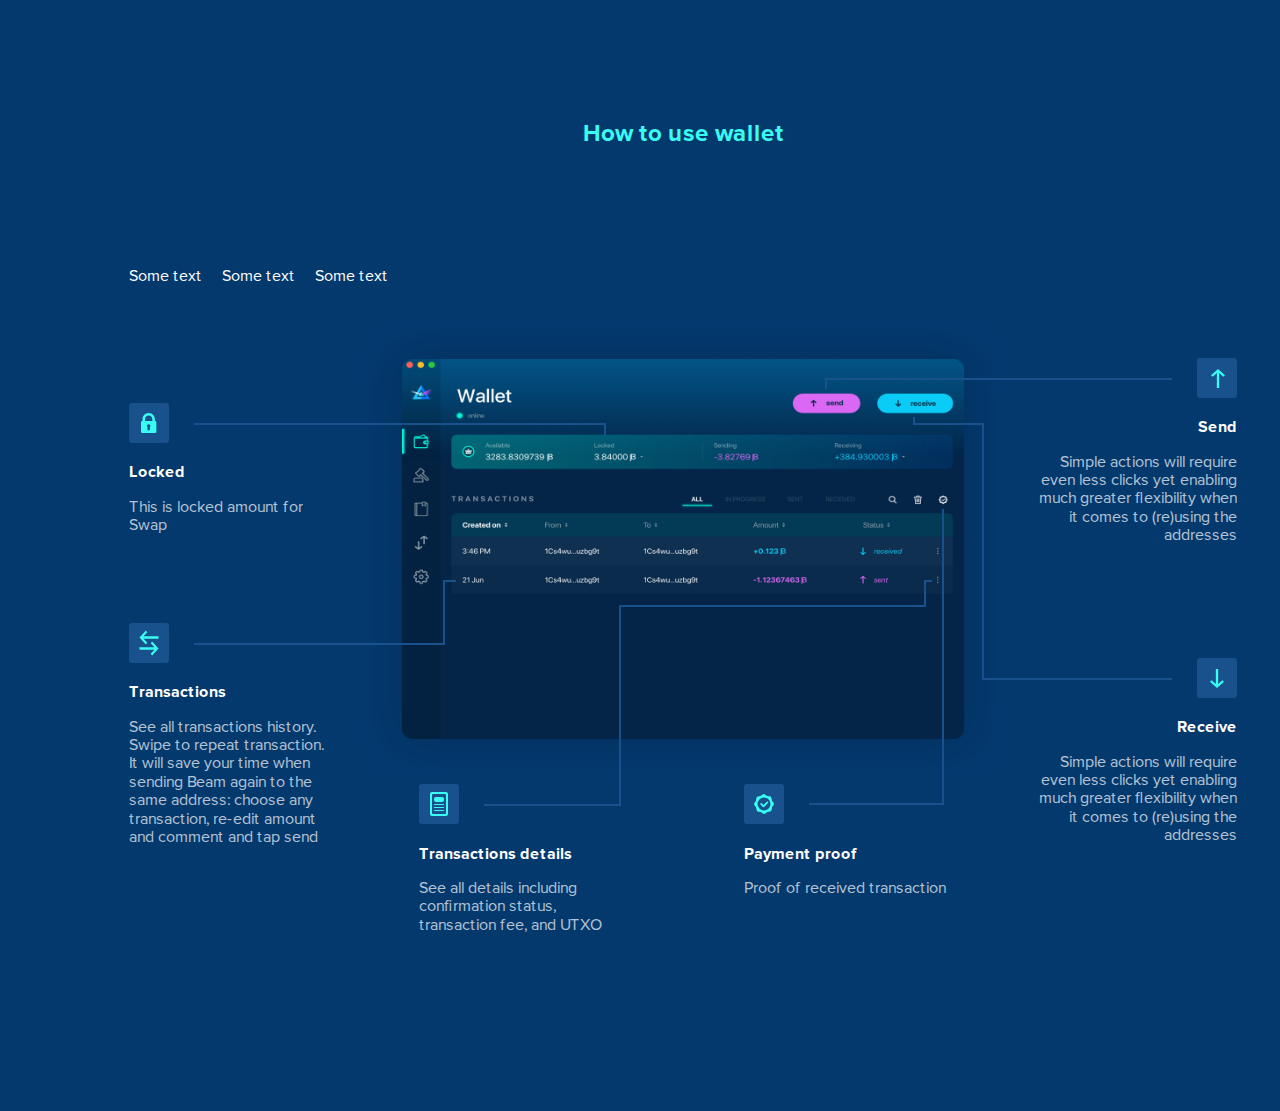
==== index.html @ 018af4fe "commit" ====
<!DOCTYPE html>
<html lang="en">
  <head>
    <meta charset="UTF-8" />
    <meta name="viewport" content="width=device-width, initial-scale=1.0" />
    <meta http-equiv="X-UA-Compatible" content="ie=edge" />
    <title>Wallet</title>
      <link rel="stylesheet" href="./fonts/ProximaNova/fonts.css">
    <link rel="stylesheet" href="./stylesheet/normalize.css" />
    <link rel="stylesheet" href="./stylesheet/main.css" />

  </head>
  <body>
    <div class="wrapper">
      <header class="header">
        <h2 class="header__title">How to use wallet</h2>
      </header>

      <nav class="navigation">
        <span class="navigation__item">Some text</span>
        <span class="navigation__item">Some text</span>
        <span class="navigation__item">Some text</span>
      </nav>

      <div class="content">
        <div class="left__bar">
          <div class="note locked">
            <svg
              xmlns="http://www.w3.org/2000/svg"
              width="40"
              height="40"
              viewBox="0 0 40 40"
            >
              <g fill="none" fill-rule="evenodd">
                <rect width="40" height="40" fill="#18518B" rx="3" />
                <path
                  fill="#39FDF2"
                  fill-rule="nonzero"
                  d="M26.274 18.072h-.39V16.25c0-3.371-2.675-6.188-6.02-6.248a13.54 13.54 0 0 0-.365 0c-3.344.06-6.02 2.877-6.02 6.248v1.823h-.39c-.6 0-1.089.62-1.089 1.385V28.6c0 .764.49 1.389 1.09 1.389h13.184c.6 0 1.09-.625 1.09-1.39v-9.142c0-.765-.49-1.385-1.09-1.385zm-5.357 5.947v2.763a.59.59 0 0 1-.581.584h-1.308a.59.59 0 0 1-.581-.584v-2.763a1.644 1.644 0 0 1-.486-1.183c0-.876.677-1.629 1.538-1.663.092-.004.274-.004.366 0 .86.034 1.538.787 1.538 1.663 0 .463-.179.88-.486 1.183zm2.4-5.947h-7.27V16.25c0-2.008 1.632-3.669 3.635-3.669s3.635 1.661 3.635 3.67v1.822z"
                />
              </g>
            </svg>
            <p class="note__title">Locked</p>
            <p class="note__description">This is locked amount for Swap</p>
          </div>
          <div class="note transactions">
            <span></span>
            <svg
              xmlns="http://www.w3.org/2000/svg"
              width="40"
              height="40"
              viewBox="0 0 40 40"
            >
              <g fill="none" fill-rule="evenodd">
                <rect width="40" height="40" fill="#18518B" rx="3" />
                <path
                  fill="#39FDF2"
                  d="M10.5 24.333h14.958l-3.78-4.188 1.49-1.645 6.332 7-6.333 7-1.49-1.645 3.78-4.188H10.5z"
                />
                <path
                  fill="#39FDF2"
                  d="M29.5 15.667H14.542l3.78 4.188-1.49 1.645-6.332-7 6.333-7 1.49 1.645-3.78 4.188H29.5z"
                />
              </g>
            </svg>
            <p class="note__title">Transactions</p>
            <p class="note__description">
              See all transactions history. Swipe to repeat transaction. It will
              save your time when sending Beam again to the same address: choose
              any transaction, re-edit amount and comment and tap send
            </p>
          </div>
        </div>
        <div class="center">
          <img
            class="center__img"
            src="./assets/images/image.png"
          
          />

          <div class="center__notes">
            <div class="note trans_details">
              <span>
                <span></span>
              </span>

              <svg
                xmlns="http://www.w3.org/2000/svg"
                width="40"
                height="40"
                viewBox="0 0 40 40"
              >
                <g fill="none" fill-rule="evenodd">
                  <rect width="40" height="40" fill="#18518B" rx="3" />
                  <g fill="#39FDF2" transform="translate(11 8)">
                    <path
                      d="M16 0a2 2 0 0 1 2 2v20a2 2 0 0 1-2 2H2a2 2 0 0 1-2-2V2a2 2 0 0 1 2-2h14zm-1 2H3a1 1 0 0 0-1 1v18a1 1 0 0 0 1 1h12a1 1 0 0 0 1-1V3a1 1 0 0 0-1-1z"
                    />
                    <rect width="10" height="1" x="4" y="12" rx=".5" />
                    <rect width="10" height="5" x="4" y="5" rx="2" />
                    <rect width="10" height="1" x="4" y="15" rx=".5" />
                    <rect width="10" height="1" x="4" y="18" rx=".5" />
                  </g>
                </g>
              </svg>

              <p class="note__title">Transactions details</p>
              <p class="note__description">
                See all details including confirmation status, transaction fee,
                and UTXO
              </p>
            </div>
            <div class="note payment__proof">
              <svg
                xmlns="http://www.w3.org/2000/svg"
                width="40"
                height="40"
                viewBox="0 0 40 40"
              >
                <g fill="none" fill-rule="evenodd">
                  <rect width="40" height="40" fill="#18518B" rx="3" />
                  <g fill="#39FDF2" fill-rule="nonzero">
                    <path
                      d="M27.909 16.54l-.478-2.644a1.922 1.922 0 0 0-1.618-1.568l-2.646-.377-2.194-1.53a1.9 1.9 0 0 0-1.112-.34 1.907 1.907 0 0 0-1.192.386l-2.135 1.615-2.627.48c-.147.027-.29.071-.426.131a1.944 1.944 0 0 0-1.132 1.5l-.375 2.661-1.52 2.21a1.939 1.939 0 0 0 .043 2.262l1.605 2.149.477 2.644c.131.73.66 1.308 1.351 1.51l.068-.001c.084.024.169.045.257.058l2.644.378 1.61 1.122-.062-.002.592.413a1.92 1.92 0 0 0 1.16.34c.402-.001.804-.13 1.143-.386l2.134-1.614 2.628-.481c.66-.121 1.2-.569 1.445-1.198.053-.139.092-.284.113-.434l.375-2.66 1.52-2.21a1.958 1.958 0 0 0-.043-2.262L27.91 16.54zm-7.91 9.95a6.4 6.4 0 0 1-4.52-1.898 6.514 6.514 0 0 1 0-9.17 6.402 6.402 0 0 1 4.533-1.899c3.542.02 6.408 2.914 6.408 6.483 0 3.575-2.873 6.472-6.422 6.484z"
                    />
                    <path
                      d="M24.02 17.76a.878.878 0 0 0-1.247 0l-3.257 3.274-1.76-1.77a.878.878 0 0 0-1.248.001.89.89 0 0 0 0 1.254l2.385 2.397a.878.878 0 0 0 1.247 0l3.88-3.902a.89.89 0 0 0 0-1.254z"
                    />
                  </g>
                </g>
              </svg>
              <p class="note__title">Payment proof</p>
              <p class="note__description">
                Proof of received transaction
              </p>
            </div>
          </div>
        </div>
        <div class="right__bar">
          <div class="note send">

            <svg
              xmlns="http://www.w3.org/2000/svg"
              width="40"
              height="40"
              viewBox="0 0 40 40"
            >
              <g fill="none" fill-rule="evenodd">
                <rect width="40" height="40" fill="#18518B" rx="3" />
                <path
                  fill="#39FDF2"
                  d="M19.833 30V15.042l-4.188 3.78L14 17.332 21 11l7 6.333-1.645 1.49-4.188-3.78V30z"
                />
              </g>
            </svg>
            <p class="note__title">Send</p>
            <p class="note__description">
              Simple actions will require even less clicks yet enabling much
              greater flexibility when it comes to (re)using the addresses
            </p>
          </div>
          <div class="note receive">
              <span></span>
            <svg
              xmlns="http://www.w3.org/2000/svg"
              width="40"
              height="40"
              viewBox="0 0 40 40"
            >
              <g fill="none" fill-rule="evenodd">
                <rect width="40" height="40" fill="#18518B" rx="3" />
                <path
                  fill="#39FDF2"
                  d="M18.833 11v14.958l-4.188-3.78L13 23.668 20 30l7-6.333-1.645-1.49-4.188 3.78V11z"
                />
              </g>
            </svg>

            <p class="note__title">Receive</p>
            <p class="note__description">
              Simple actions will require even less clicks yet enabling much
              greater flexibility when it comes to (re)using the addresses
            </p>
          </div>
        </div>
      </div>
    </div>
  </body>
</html>
---- fonts/ProximaNova/fonts.css ----
/* This stylesheet generated by Transfonter (https://transfonter.org) on June 21, 2017 9:51 AM */

@font-face {
	font-family: 'Proxima Nova Cn Lt';
	src: url('ProximaNovaCond-LightIt.eot');
	src: local('Proxima Nova Condensed Light Italic'), local('ProximaNovaCond-LightIt'),
		url('ProximaNovaCond-LightIt.eot?#iefix') format('embedded-opentype'),
		url('ProximaNovaCond-LightIt.woff') format('woff'),
		url('ProximaNovaCond-LightIt.ttf') format('truetype');
	font-weight: 300;
	font-style: italic;
}

@font-face {
	font-family: 'Proxima Nova Lt';
	src: url('ProximaNova-LightIt.eot');
	src: local('Proxima Nova Light Italic'), local('ProximaNova-LightIt'),
		url('ProximaNova-LightIt.eot?#iefix') format('embedded-opentype'),
		url('ProximaNova-LightIt.woff') format('woff'),
		url('ProximaNova-LightIt.ttf') format('truetype');
	font-weight: 300;
	font-style: italic;
}

@font-face {
	font-family: 'Proxima Nova Cn Rg';
	src: url('ProximaNovaCond-Regular.eot');
	src: local('Proxima Nova Condensed Regular'), local('ProximaNovaCond-Regular'),
		url('ProximaNovaCond-Regular.eot?#iefix') format('embedded-opentype'),
		url('ProximaNovaCond-Regular.woff') format('woff'),
		url('ProximaNovaCond-Regular.ttf') format('truetype');
	font-weight: normal;
	font-style: normal;
}

@font-face {
	font-family: 'Proxima Nova Th';
	src: url('ProximaNova-Extrabld.eot');
	src: local('Proxima Nova Extrabold'), local('ProximaNova-Extrabld'),
		url('ProximaNova-Extrabld.eot?#iefix') format('embedded-opentype'),
		url('ProximaNova-Extrabld.woff') format('woff'),
		url('ProximaNova-Extrabld.ttf') format('truetype');
	font-weight: 800;
	font-style: normal;
}

@font-face {
	font-family: 'Proxima Nova Cn Bl';
	src: url('ProximaNovaCond-Black.eot');
	src: local('Proxima Nova Condensed Black'), local('ProximaNovaCond-Black'),
		url('ProximaNovaCond-Black.eot?#iefix') format('embedded-opentype'),
		url('ProximaNovaCond-Black.woff') format('woff'),
		url('ProximaNovaCond-Black.ttf') format('truetype');
	font-weight: 900;
	font-style: normal;
}

@font-face {
	font-family: 'Proxima Nova Cn Th';
	src: url('ProximaNovaCond-ExtrabldIt.eot');
	src: local('Proxima Nova Condensed Extrabold Italic'), local('ProximaNovaCond-ExtrabldIt'),
		url('ProximaNovaCond-ExtrabldIt.eot?#iefix') format('embedded-opentype'),
		url('ProximaNovaCond-ExtrabldIt.woff') format('woff'),
		url('ProximaNovaCond-ExtrabldIt.ttf') format('truetype');
	font-weight: 800;
	font-style: italic;
}

@font-face {
	font-family: 'Proxima Nova Rg';
	src: url('ProximaNova-Regular.eot');
	src: local('Proxima Nova Regular'), local('ProximaNova-Regular'),
		url('ProximaNova-Regular.eot?#iefix') format('embedded-opentype'),
		url('ProximaNova-Regular.woff') format('woff'),
		url('ProximaNova-Regular.ttf') format('truetype');
	font-weight: normal;
	font-style: normal;
}

@font-face {
	font-family: 'Proxima Nova Lt';
	src: url('ProximaNova-Semibold.eot');
	src: local('Proxima Nova Semibold'), local('ProximaNova-Semibold'),
		url('ProximaNova-Semibold.eot?#iefix') format('embedded-opentype'),
		url('ProximaNova-Semibold.woff') format('woff'),
		url('ProximaNova-Semibold.ttf') format('truetype');
	font-weight: 600;
	font-style: normal;
}

@font-face {
	font-family: 'Proxima Nova ExCn Th';
	src: url('ProximaNovaExCn-Thin.eot');
	src: local('Proxima Nova Extra Condensed Thin'), local('ProximaNovaExCn-Thin'),
		url('ProximaNovaExCn-Thin.eot?#iefix') format('embedded-opentype'),
		url('ProximaNovaExCn-Thin.woff') format('woff'),
		url('ProximaNovaExCn-Thin.ttf') format('truetype');
	font-weight: 100;
	font-style: normal;
}

@font-face {
	font-family: 'Proxima Nova Cn Lt';
	src: url('ProximaNovaCond-Semibold.eot');
	src: local('Proxima Nova Condensed Semibold'), local('ProximaNovaCond-Semibold'),
		url('ProximaNovaCond-Semibold.eot?#iefix') format('embedded-opentype'),
		url('ProximaNovaCond-Semibold.woff') format('woff'),
		url('ProximaNovaCond-Semibold.ttf') format('truetype');
	font-weight: 600;
	font-style: normal;
}

@font-face {
	font-family: 'Proxima Nova ExCn Lt';
	src: url('ProximaNovaExCn-SemiboldIt.eot');
	src: local('Proxima Nova Extra Condensed Semibold Italic'), local('ProximaNovaExCn-SemiboldIt'),
		url('ProximaNovaExCn-SemiboldIt.eot?#iefix') format('embedded-opentype'),
		url('ProximaNovaExCn-SemiboldIt.woff') format('woff'),
		url('ProximaNovaExCn-SemiboldIt.ttf') format('truetype');
	font-weight: 600;
	font-style: italic;
}

@font-face {
	font-family: 'Proxima Nova ExCn Lt';
	src: url('ProximaNovaExCn-Semibold.eot');
	src: local('Proxima Nova Extra Condensed Semibold'), local('ProximaNovaExCn-Semibold'),
		url('ProximaNovaExCn-Semibold.eot?#iefix') format('embedded-opentype'),
		url('ProximaNovaExCn-Semibold.woff') format('woff'),
		url('ProximaNovaExCn-Semibold.ttf') format('truetype');
	font-weight: 600;
	font-style: normal;
}

@font-face {
	font-family: 'Proxima Nova Th';
	src: url('ProximaNova-ThinIt.eot');
	src: local('Proxima Nova Thin Italic'), local('ProximaNova-ThinIt'),
		url('ProximaNova-ThinIt.eot?#iefix') format('embedded-opentype'),
		url('ProximaNova-ThinIt.woff') format('woff'),
		url('ProximaNova-ThinIt.ttf') format('truetype');
	font-weight: 100;
	font-style: italic;
}

@font-face {
	font-family: 'Proxima Nova Cn Th';
	src: url('ProximaNovaCond-Thin.eot');
	src: local('Proxima Nova Condensed Thin'), local('ProximaNovaCond-Thin'),
		url('ProximaNovaCond-Thin.eot?#iefix') format('embedded-opentype'),
		url('ProximaNovaCond-Thin.woff') format('woff'),
		url('ProximaNovaCond-Thin.ttf') format('truetype');
	font-weight: 100;
	font-style: normal;
}

@font-face {
	font-family: 'Proxima Nova Cn Rg';
	src: url('ProximaNovaCond-RegularIt.eot');
	src: local('Proxima Nova Condensed Regular Italic'), local('ProximaNovaCond-RegularIt'),
		url('ProximaNovaCond-RegularIt.eot?#iefix') format('embedded-opentype'),
		url('ProximaNovaCond-RegularIt.woff') format('woff'),
		url('ProximaNovaCond-RegularIt.ttf') format('truetype');
	font-weight: normal;
	font-style: italic;
}

@font-face {
	font-family: 'Proxima Nova ExCn Th';
	src: url('ProximaNovaExCn-ThinIt.eot');
	src: local('Proxima Nova Extra Condensed Thin Italic'), local('ProximaNovaExCn-ThinIt'),
		url('ProximaNovaExCn-ThinIt.eot?#iefix') format('embedded-opentype'),
		url('ProximaNovaExCn-ThinIt.woff') format('woff'),
		url('ProximaNovaExCn-ThinIt.ttf') format('truetype');
	font-weight: 100;
	font-style: italic;
}

@font-face {
	font-family: 'Proxima Nova Lt';
	src: url('ProximaNova-SemiboldIt.eot');
	src: local('Proxima Nova Semibold Italic'), local('ProximaNova-SemiboldIt'),
		url('ProximaNova-SemiboldIt.eot?#iefix') format('embedded-opentype'),
		url('ProximaNova-SemiboldIt.woff') format('woff'),
		url('ProximaNova-SemiboldIt.ttf') format('truetype');
	font-weight: 600;
	font-style: italic;
}

@font-face {
	font-family: 'Proxima Nova Rg';
	src: url('ProximaNova-RegularIt.eot');
	src: local('Proxima Nova Regular Italic'), local('ProximaNova-RegularIt'),
		url('ProximaNova-RegularIt.eot?#iefix') format('embedded-opentype'),
		url('ProximaNova-RegularIt.woff') format('woff'),
		url('ProximaNova-RegularIt.ttf') format('truetype');
	font-weight: normal;
	font-style: italic;
}

@font-face {
	font-family: 'Proxima Nova Cn Th';
	src: url('ProximaNovaCond-Extrabld.eot');
	src: local('Proxima Nova Condensed Extrabold'), local('ProximaNovaCond-Extrabld'),
		url('ProximaNovaCond-Extrabld.eot?#iefix') format('embedded-opentype'),
		url('ProximaNovaCond-Extrabld.woff') format('woff'),
		url('ProximaNovaCond-Extrabld.ttf') format('truetype');
	font-weight: 800;
	font-style: normal;
}

@font-face {
	font-family: 'Proxima Nova ExCn Th';
	src: url('ProximaNovaExCn-ExtrabldIt.eot');
	src: local('Proxima Nova Extra Condensed Extrabold Italic'), local('ProximaNovaExCn-ExtrabldIt'),
		url('ProximaNovaExCn-ExtrabldIt.eot?#iefix') format('embedded-opentype'),
		url('ProximaNovaExCn-ExtrabldIt.woff') format('woff'),
		url('ProximaNovaExCn-ExtrabldIt.ttf') format('truetype');
	font-weight: 800;
	font-style: italic;
}

@font-face {
	font-family: 'Proxima Nova ExCn Bl';
	src: url('ProximaNovaExCn-BlackIt.eot');
	src: local('Proxima Nova Extra Condensed Black Italic'), local('ProximaNovaExCn-BlackIt'),
		url('ProximaNovaExCn-BlackIt.eot?#iefix') format('embedded-opentype'),
		url('ProximaNovaExCn-BlackIt.woff') format('woff'),
		url('ProximaNovaExCn-BlackIt.ttf') format('truetype');
	font-weight: 900;
	font-style: italic;
}

@font-face {
	font-family: 'Proxima Nova ExCn Lt';
	src: url('ProximaNovaExCn-LightIt.eot');
	src: local('Proxima Nova Extra Condensed Light Italic'), local('ProximaNovaExCn-LightIt'),
		url('ProximaNovaExCn-LightIt.eot?#iefix') format('embedded-opentype'),
		url('ProximaNovaExCn-LightIt.woff') format('woff'),
		url('ProximaNovaExCn-LightIt.ttf') format('truetype');
	font-weight: 300;
	font-style: italic;
}

@font-face {
	font-family: 'Proxima Nova Cn Th';
	src: url('ProximaNovaCond-ThinIt.eot');
	src: local('Proxima Nova Condensed Thin Italic'), local('ProximaNovaCond-ThinIt'),
		url('ProximaNovaCond-ThinIt.eot?#iefix') format('embedded-opentype'),
		url('ProximaNovaCond-ThinIt.woff') format('woff'),
		url('ProximaNovaCond-ThinIt.ttf') format('truetype');
	font-weight: 100;
	font-style: italic;
}

@font-face {
	font-family: 'Proxima Nova ExCn Lt';
	src: url('ProximaNovaExCn-Light.eot');
	src: local('Proxima Nova Extra Condensed Light'), local('ProximaNovaExCn-Light'),
		url('ProximaNovaExCn-Light.eot?#iefix') format('embedded-opentype'),
		url('ProximaNovaExCn-Light.woff') format('woff'),
		url('ProximaNovaExCn-Light.ttf') format('truetype');
	font-weight: 300;
	font-style: normal;
}

@font-face {
	font-family: 'Proxima Nova Cn Rg';
	src: url('ProximaNovaCond-BoldIt.eot');
	src: local('Proxima Nova Condensed Bold Italic'), local('ProximaNovaCond-BoldIt'),
		url('ProximaNovaCond-BoldIt.eot?#iefix') format('embedded-opentype'),
		url('ProximaNovaCond-BoldIt.woff') format('woff'),
		url('ProximaNovaCond-BoldIt.ttf') format('truetype');
	font-weight: bold;
	font-style: italic;
}

@font-face {
	font-family: 'Proxima Nova ExCn Th';
	src: url('ProximaNovaExCn-Extrabld.eot');
	src: local('Proxima Nova Extra Condensed Extrabold'), local('ProximaNovaExCn-Extrabld'),
		url('ProximaNovaExCn-Extrabld.eot?#iefix') format('embedded-opentype'),
		url('ProximaNovaExCn-Extrabld.woff') format('woff'),
		url('ProximaNovaExCn-Extrabld.ttf') format('truetype');
	font-weight: 800;
	font-style: normal;
}

@font-face {
	font-family: 'Proxima Nova ExCn Rg';
	src: url('ProximaNovaExCn-BoldIt.eot');
	src: local('Proxima Nova Extra Condensed Bold Italic'), local('ProximaNovaExCn-BoldIt'),
		url('ProximaNovaExCn-BoldIt.eot?#iefix') format('embedded-opentype'),
		url('ProximaNovaExCn-BoldIt.woff') format('woff'),
		url('ProximaNovaExCn-BoldIt.ttf') format('truetype');
	font-weight: bold;
	font-style: italic;
}

@font-face {
	font-family: 'Proxima Nova Bl';
	src: url('ProximaNova-Black.eot');
	src: local('Proxima Nova Black'), local('ProximaNova-Black'),
		url('ProximaNova-Black.eot?#iefix') format('embedded-opentype'),
		url('ProximaNova-Black.woff') format('woff'),
		url('ProximaNova-Black.ttf') format('truetype');
	font-weight: 900;
	font-style: normal;
}

@font-face {
	font-family: 'Proxima Nova Rg';
	src: url('ProximaNova-Bold.eot');
	src: local('Proxima Nova Bold'), local('ProximaNova-Bold'),
		url('ProximaNova-Bold.eot?#iefix') format('embedded-opentype'),
		url('ProximaNova-Bold.woff') format('woff'),
		url('ProximaNova-Bold.ttf') format('truetype');
	font-weight: bold;
	font-style: normal;
}

@font-face {
	font-family: 'Proxima Nova ExCn Rg';
	src: url('ProximaNovaExCn-Bold.eot');
	src: local('Proxima Nova Extra Condensed Bold'), local('ProximaNovaExCn-Bold'),
		url('ProximaNovaExCn-Bold.eot?#iefix') format('embedded-opentype'),
		url('ProximaNovaExCn-Bold.woff') format('woff'),
		url('ProximaNovaExCn-Bold.ttf') format('truetype');
	font-weight: bold;
	font-style: normal;
}

@font-face {
	font-family: 'Proxima Nova Th';
	src: url('ProximaNovaT-Thin.eot');
	src: local('Proxima Nova Thin'), local('ProximaNovaT-Thin'),
		url('ProximaNovaT-Thin.eot?#iefix') format('embedded-opentype'),
		url('ProximaNovaT-Thin.woff') format('woff'),
		url('ProximaNovaT-Thin.ttf') format('truetype');
	font-weight: 100;
	font-style: normal;
}

@font-face {
	font-family: 'Proxima Nova Rg';
	src: url('ProximaNova-BoldIt.eot');
	src: local('Proxima Nova Bold Italic'), local('ProximaNova-BoldIt'),
		url('ProximaNova-BoldIt.eot?#iefix') format('embedded-opentype'),
		url('ProximaNova-BoldIt.woff') format('woff'),
		url('ProximaNova-BoldIt.ttf') format('truetype');
	font-weight: bold;
	font-style: italic;
}

@font-face {
	font-family: 'Proxima Nova Cn Rg';
	src: url('ProximaNovaCond-Bold.eot');
	src: local('Proxima Nova Condensed Bold'), local('ProximaNovaCond-Bold'),
		url('ProximaNovaCond-Bold.eot?#iefix') format('embedded-opentype'),
		url('ProximaNovaCond-Bold.woff') format('woff'),
		url('ProximaNovaCond-Bold.ttf') format('truetype');
	font-weight: bold;
	font-style: normal;
}

@font-face {
	font-family: 'Proxima Nova ExCn Bl';
	src: url('ProximaNovaExCn-Black.eot');
	src: local('Proxima Nova Extra Condensed Black'), local('ProximaNovaExCn-Black'),
		url('ProximaNovaExCn-Black.eot?#iefix') format('embedded-opentype'),
		url('ProximaNovaExCn-Black.woff') format('woff'),
		url('ProximaNovaExCn-Black.ttf') format('truetype');
	font-weight: 900;
	font-style: normal;
}

@font-face {
	font-family: 'Proxima Nova ExCn Rg';
	src: url('ProximaNovaExCn-RegularIt.eot');
	src: local('Proxima Nova Extra Condensed Regular Italic'), local('ProximaNovaExCn-RegularIt'),
		url('ProximaNovaExCn-RegularIt.eot?#iefix') format('embedded-opentype'),
		url('ProximaNovaExCn-RegularIt.woff') format('woff'),
		url('ProximaNovaExCn-RegularIt.ttf') format('truetype');
	font-weight: normal;
	font-style: italic;
}

@font-face {
	font-family: 'Proxima Nova Cn Lt';
	src: url('ProximaNovaCond-Light.eot');
	src: local('Proxima Nova Condensed Light'), local('ProximaNovaCond-Light'),
		url('ProximaNovaCond-Light.eot?#iefix') format('embedded-opentype'),
		url('ProximaNovaCond-Light.woff') format('woff'),
		url('ProximaNovaCond-Light.ttf') format('truetype');
	font-weight: 300;
	font-style: normal;
}

@font-face {
	font-family: 'Proxima Nova Th';
	src: url('ProximaNova-ExtrabldIt.eot');
	src: local('Proxima Nova Extrabold Italic'), local('ProximaNova-ExtrabldIt'),
		url('ProximaNova-ExtrabldIt.eot?#iefix') format('embedded-opentype'),
		url('ProximaNova-ExtrabldIt.woff') format('woff'),
		url('ProximaNova-ExtrabldIt.ttf') format('truetype');
	font-weight: 800;
	font-style: italic;
}

@font-face {
	font-family: 'Proxima Nova Cn Bl';
	src: url('ProximaNovaCond-BlackIt.eot');
	src: local('Proxima Nova Condensed Black Italic'), local('ProximaNovaCond-BlackIt'),
		url('ProximaNovaCond-BlackIt.eot?#iefix') format('embedded-opentype'),
		url('ProximaNovaCond-BlackIt.woff') format('woff'),
		url('ProximaNovaCond-BlackIt.ttf') format('truetype');
	font-weight: 900;
	font-style: italic;
}

@font-face {
	font-family: 'Proxima Nova ExCn Rg';
	src: url('ProximaNovaExCn-Regular.eot');
	src: local('Proxima Nova Extra Condensed Regular'), local('ProximaNovaExCn-Regular'),
		url('ProximaNovaExCn-Regular.eot?#iefix') format('embedded-opentype'),
		url('ProximaNovaExCn-Regular.woff') format('woff'),
		url('ProximaNovaExCn-Regular.ttf') format('truetype');
	font-weight: normal;
	font-style: normal;
}

@font-face {
	font-family: 'Proxima Nova Lt';
	src: url('ProximaNova-Light.eot');
	src: local('Proxima Nova Light'), local('ProximaNova-Light'),
		url('ProximaNova-Light.eot?#iefix') format('embedded-opentype'),
		url('ProximaNova-Light.woff') format('woff'),
		url('ProximaNova-Light.ttf') format('truetype');
	font-weight: 300;
	font-style: normal;
}

@font-face {
	font-family: 'Proxima Nova Cn Lt';
	src: url('ProximaNovaCond-SemiboldIt.eot');
	src: local('Proxima Nova Condensed Semibold Italic'), local('ProximaNovaCond-SemiboldIt'),
		url('ProximaNovaCond-SemiboldIt.eot?#iefix') format('embedded-opentype'),
		url('ProximaNovaCond-SemiboldIt.woff') format('woff'),
		url('ProximaNovaCond-SemiboldIt.ttf') format('truetype');
	font-weight: 600;
	font-style: italic;
}

@font-face {
	font-family: 'Proxima Nova Bl';
	src: url('ProximaNova-BlackIt.eot');
	src: local('Proxima Nova Black Italic'), local('ProximaNova-BlackIt'),
		url('ProximaNova-BlackIt.eot?#iefix') format('embedded-opentype'),
		url('ProximaNova-BlackIt.woff') format('woff'),
		url('ProximaNova-BlackIt.ttf') format('truetype');
	font-weight: 900;
	font-style: italic;
}
---- stylesheet/main.css ----
body{color:#FFF;font-size:16px;font-family:'Proxima Nova Rg';min-width:1366px;background-color:#04396e}.wrapper{max-width:1366px;min-width:1366px;margin:0 auto;width:100%;-webkit-box-sizing:border-box;box-sizing:border-box;padding:100px 129px;height:1111px}.header__title{color:#39fdf2;text-align:center;padding-bottom:100px}.navigation{display:-webkit-box;display:-ms-flexbox;display:flex;-webkit-box-pack:start;-ms-flex-pack:start;justify-content:flex-start;padding-bottom:72px}.navigation__item{margin-right:20px}.content{display:-webkit-box;display:-ms-flexbox;display:flex;-webkit-box-pack:justify;-ms-flex-pack:justify;justify-content:space-between}.note__title{font-size:1rem;font-weight:600}.note__description{opacity:0.7}.note{width:204px;height:220px}.left__bar{margin-top:45px}.right__bar{text-align:right}.center__img{margin-top:-40px;width:650px;height:462px}.center__notes{display:-webkit-box;display:-ms-flexbox;display:flex;-ms-flex-pack:distribute;justify-content:space-around}.locked,.payment__proof,.receive,.send,.trans_details,.transactions,span{position:relative}.locked:before{content:"";position:absolute;top:20px;left:65px;width:410px;height:2px;background-color:#18518b}.locked:after{content:"";position:absolute;top:20px;left:475px;width:2px;height:12px;background-color:#18518b}.transactions:before{content:"";position:absolute;top:20px;left:65px;width:250px;height:2px;background-color:#18518b}.transactions:after{content:"";position:absolute;top:-43px;left:314px;width:2px;height:65px;background-color:#18518b}.transactions span:after{content:"";position:absolute;top:-68px;left:314px;width:13px;height:2px;background-color:#18518b}.trans_details:before{content:"";position:absolute;top:20px;left:65px;width:135px;height:2px;background-color:#18518b}.trans_details:after{content:"";position:absolute;bottom:198px;left:200px;width:2px;height:200px;background-color:#18518b}.trans_details span:before{content:"";position:absolute;bottom:222px;left:200px;width:305px;height:2px;background-color:#18518b}.trans_details span:after{content:"";position:absolute;bottom:222px;left:505px;width:2px;height:26px;background-color:#18518b}.trans_details span span:before{content:"";position:absolute;bottom:247px;left:505px;width:8px;height:2px;background-color:#18518b}.payment__proof:before{content:"";position:absolute;top:19px;left:65px;width:135px;height:2px;background-color:#18518b}.payment__proof:after{content:"";position:absolute;bottom:199px;left:198px;width:2px;height:296px;background-color:#18518b}.receive:before{content:"";position:absolute;top:20px;right:65px;width:190px;height:2px;background-color:#18518b}.receive:after{content:"";position:absolute;bottom:200px;right:253px;width:2px;height:254px;background-color:#18518b}.receive span:before{content:"";position:absolute;bottom:278px;right:213px;width:70px;height:2px;background-color:#18518b}.receive span:after{content:"";position:absolute;bottom:278px;right:282px;width:2px;height:8px;background-color:#18518b}.send{padding-bottom:80px}.send:before{content:"";position:absolute;top:20px;right:65px;width:345px;height:2px;background-color:#18518b}.send:after{content:"";position:absolute;top:20px;right:410px;width:2px;height:11px;background-color:#18518b}
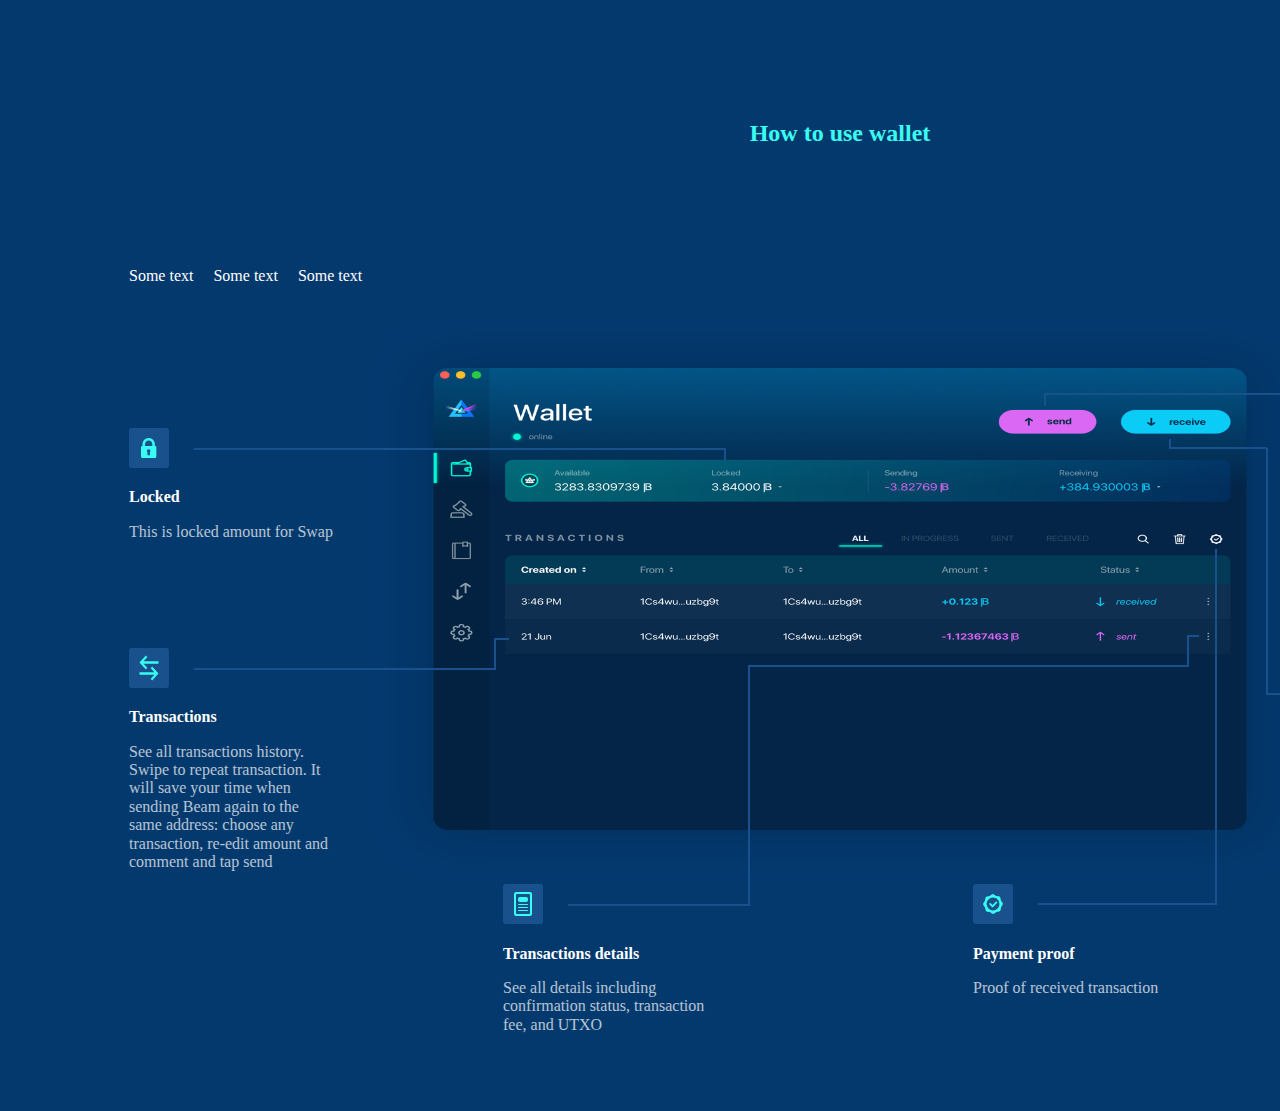
==== commit 56b6ae91: "Revert "commit"" ====
--- a/index.html
+++ b/index.html
@@ -5,10 +5,8 @@
     <meta name="viewport" content="width=device-width, initial-scale=1.0" />
     <meta http-equiv="X-UA-Compatible" content="ie=edge" />
     <title>Wallet</title>
-      <link rel="stylesheet" href="./fonts/ProximaNova/fonts.css">
     <link rel="stylesheet" href="./stylesheet/normalize.css" />
     <link rel="stylesheet" href="./stylesheet/main.css" />
-
   </head>
   <body>
     <div class="wrapper">
@@ -75,7 +73,8 @@
           <img
             class="center__img"
             src="./assets/images/image.png"
-          
+            width="940"
+            height="562"
           />
 
           <div class="center__notes">
--- a/stylesheet/main.css
+++ b/stylesheet/main.css
@@ -1 +1 @@
-body{color:#FFF;font-size:16px;font-family:'Proxima Nova Rg';min-width:1366px;background-color:#04396e}.wrapper{max-width:1366px;min-width:1366px;margin:0 auto;width:100%;-webkit-box-sizing:border-box;box-sizing:border-box;padding:100px 129px;height:1111px}.header__title{color:#39fdf2;text-align:center;padding-bottom:100px}.navigation{display:-webkit-box;display:-ms-flexbox;display:flex;-webkit-box-pack:start;-ms-flex-pack:start;justify-content:flex-start;padding-bottom:72px}.navigation__item{margin-right:20px}.content{display:-webkit-box;display:-ms-flexbox;display:flex;-webkit-box-pack:justify;-ms-flex-pack:justify;justify-content:space-between}.note__title{font-size:1rem;font-weight:600}.note__description{opacity:0.7}.note{width:204px;height:220px}.left__bar{margin-top:45px}.right__bar{text-align:right}.center__img{margin-top:-40px;width:650px;height:462px}.center__notes{display:-webkit-box;display:-ms-flexbox;display:flex;-ms-flex-pack:distribute;justify-content:space-around}.locked,.payment__proof,.receive,.send,.trans_details,.transactions,span{position:relative}.locked:before{content:"";position:absolute;top:20px;left:65px;width:410px;height:2px;background-color:#18518b}.locked:after{content:"";position:absolute;top:20px;left:475px;width:2px;height:12px;background-color:#18518b}.transactions:before{content:"";position:absolute;top:20px;left:65px;width:250px;height:2px;background-color:#18518b}.transactions:after{content:"";position:absolute;top:-43px;left:314px;width:2px;height:65px;background-color:#18518b}.transactions span:after{content:"";position:absolute;top:-68px;left:314px;width:13px;height:2px;background-color:#18518b}.trans_details:before{content:"";position:absolute;top:20px;left:65px;width:135px;height:2px;background-color:#18518b}.trans_details:after{content:"";position:absolute;bottom:198px;left:200px;width:2px;height:200px;background-color:#18518b}.trans_details span:before{content:"";position:absolute;bottom:222px;left:200px;width:305px;height:2px;background-color:#18518b}.trans_details span:after{content:"";position:absolute;bottom:222px;left:505px;width:2px;height:26px;background-color:#18518b}.trans_details span span:before{content:"";position:absolute;bottom:247px;left:505px;width:8px;height:2px;background-color:#18518b}.payment__proof:before{content:"";position:absolute;top:19px;left:65px;width:135px;height:2px;background-color:#18518b}.payment__proof:after{content:"";position:absolute;bottom:199px;left:198px;width:2px;height:296px;background-color:#18518b}.receive:before{content:"";position:absolute;top:20px;right:65px;width:190px;height:2px;background-color:#18518b}.receive:after{content:"";position:absolute;bottom:200px;right:253px;width:2px;height:254px;background-color:#18518b}.receive span:before{content:"";position:absolute;bottom:278px;right:213px;width:70px;height:2px;background-color:#18518b}.receive span:after{content:"";position:absolute;bottom:278px;right:282px;width:2px;height:8px;background-color:#18518b}.send{padding-bottom:80px}.send:before{content:"";position:absolute;top:20px;right:65px;width:345px;height:2px;background-color:#18518b}.send:after{content:"";position:absolute;top:20px;right:410px;width:2px;height:11px;background-color:#18518b}+body{color:#FFF;font-size:16px}.wrapper{background-color:#04396e;padding:100px 129px;height:1111px;min-width:1680px;width:100vw;-webkit-box-sizing:border-box;box-sizing:border-box}.header__title{color:#39fdf2;text-align:center;padding-bottom:100px}.navigation{display:-webkit-box;display:-ms-flexbox;display:flex;-webkit-box-pack:start;-ms-flex-pack:start;justify-content:flex-start;padding-bottom:72px}.navigation__item{margin-right:20px}.content{display:-webkit-box;display:-ms-flexbox;display:flex;-webkit-box-pack:justify;-ms-flex-pack:justify;justify-content:space-between}.note__title{font-size:1rem;font-weight:600}.note__description{opacity:0.7}.note{width:204px;height:220px}.left__bar{margin-top:70px}.right__bar{text-align:right;margin-top:15px}.center__img{margin-top:-40px}.center__notes{display:-webkit-box;display:-ms-flexbox;display:flex;-ms-flex-pack:distribute;justify-content:space-around}.locked,.payment__proof,.receive,.send,.trans_details,.transactions,span{position:relative}.locked:before{content:"";position:absolute;top:20px;left:65px;width:530px;height:2px;background-color:#18518b}.locked:after{content:"";position:absolute;top:20px;left:595px;width:2px;height:12px;background-color:#18518b}.transactions:before{content:"";position:absolute;top:20px;left:65px;width:300px;height:2px;background-color:#18518b}.transactions:after{content:"";position:absolute;top:-10px;left:365px;width:2px;height:32px;background-color:#18518b}.transactions span:after{content:"";position:absolute;top:-36px;left:365px;width:15px;height:2px;background-color:#18518b}.trans_details:before{content:"";position:absolute;top:20px;left:65px;width:180px;height:2px;background-color:#18518b}.trans_details:after{content:"";position:absolute;bottom:198px;left:245px;width:2px;height:240px;background-color:#18518b}.trans_details span:before{content:"";position:absolute;bottom:260px;left:245px;width:440px;height:2px;background-color:#18518b}.trans_details span:after{content:"";position:absolute;bottom:260px;left:684px;width:2px;height:30px;background-color:#18518b}.trans_details span span:before{content:"";position:absolute;bottom:290px;left:684px;width:12px;height:2px;background-color:#18518b}.payment__proof:before{content:"";position:absolute;top:19px;left:65px;width:179px;height:2px;background-color:#18518b}.payment__proof:after{content:"";position:absolute;bottom:200px;left:242px;width:2px;height:355px;background-color:#18518b}.receive:before{content:"";position:absolute;top:20px;right:65px;width:220px;height:2px;background-color:#18518b}.receive:after{content:"";position:absolute;bottom:200px;right:283px;width:2px;height:245px;background-color:#18518b}.receive span:before{content:"";position:absolute;bottom:267px;right:244px;width:96px;height:2px;background-color:#18518b}.receive span:after{content:"";position:absolute;bottom:267px;right:340px;width:2px;height:10px;background-color:#18518b}.send{padding-bottom:80px}.send:before{content:"";position:absolute;top:20px;right:65px;width:440px;height:2px;background-color:#18518b}.send:after{content:"";position:absolute;top:20px;right:505px;width:2px;height:13px;background-color:#18518b}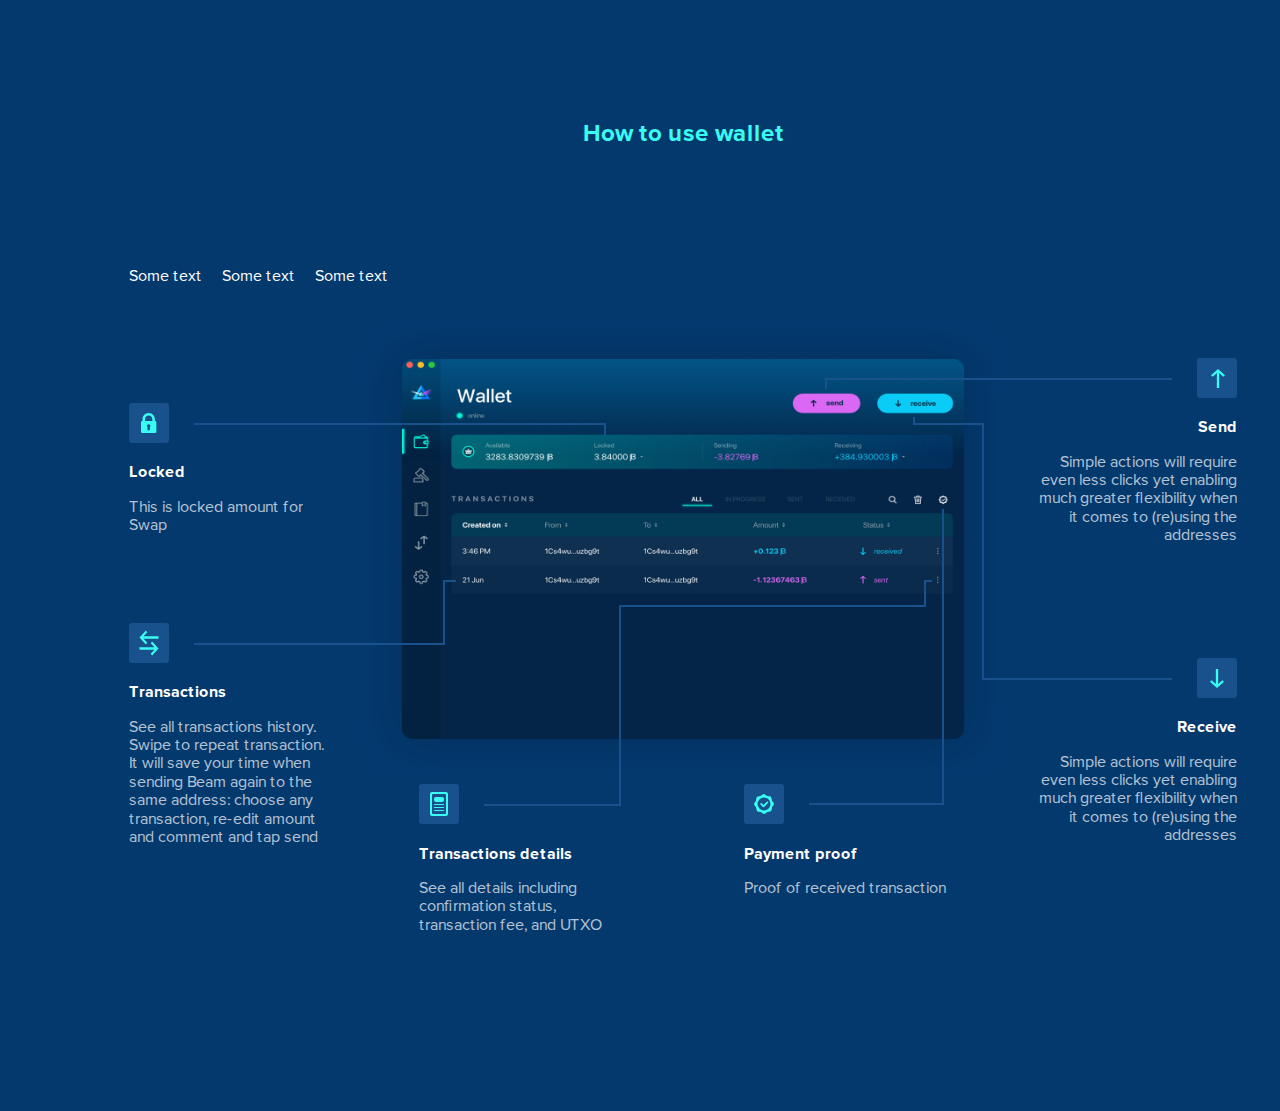
==== commit c9034ad7: "commmit" ====
--- a/index.html
+++ b/index.html
@@ -5,8 +5,10 @@
     <meta name="viewport" content="width=device-width, initial-scale=1.0" />
     <meta http-equiv="X-UA-Compatible" content="ie=edge" />
     <title>Wallet</title>
+      <link rel="stylesheet" href="./fonts/ProximaNova/fonts.css">
     <link rel="stylesheet" href="./stylesheet/normalize.css" />
     <link rel="stylesheet" href="./stylesheet/main.css" />
+
   </head>
   <body>
     <div class="wrapper">
@@ -73,8 +75,7 @@
           <img
             class="center__img"
             src="./assets/images/image.png"
-            width="940"
-            height="562"
+          
           />
 
           <div class="center__notes">
--- a/fonts/ProximaNova/fonts.css
+++ b/fonts/ProximaNova/fonts.css
@@ -0,0 +1,463 @@
+/* This stylesheet generated by Transfonter (https://transfonter.org) on June 21, 2017 9:51 AM */
+
+@font-face {
+	font-family: 'Proxima Nova Cn Lt';
+	src: url('ProximaNovaCond-LightIt.eot');
+	src: local('Proxima Nova Condensed Light Italic'), local('ProximaNovaCond-LightIt'),
+		url('ProximaNovaCond-LightIt.eot?#iefix') format('embedded-opentype'),
+		url('ProximaNovaCond-LightIt.woff') format('woff'),
+		url('ProximaNovaCond-LightIt.ttf') format('truetype');
+	font-weight: 300;
+	font-style: italic;
+}
+
+@font-face {
+	font-family: 'Proxima Nova Lt';
+	src: url('ProximaNova-LightIt.eot');
+	src: local('Proxima Nova Light Italic'), local('ProximaNova-LightIt'),
+		url('ProximaNova-LightIt.eot?#iefix') format('embedded-opentype'),
+		url('ProximaNova-LightIt.woff') format('woff'),
+		url('ProximaNova-LightIt.ttf') format('truetype');
+	font-weight: 300;
+	font-style: italic;
+}
+
+@font-face {
+	font-family: 'Proxima Nova Cn Rg';
+	src: url('ProximaNovaCond-Regular.eot');
+	src: local('Proxima Nova Condensed Regular'), local('ProximaNovaCond-Regular'),
+		url('ProximaNovaCond-Regular.eot?#iefix') format('embedded-opentype'),
+		url('ProximaNovaCond-Regular.woff') format('woff'),
+		url('ProximaNovaCond-Regular.ttf') format('truetype');
+	font-weight: normal;
+	font-style: normal;
+}
+
+@font-face {
+	font-family: 'Proxima Nova Th';
+	src: url('ProximaNova-Extrabld.eot');
+	src: local('Proxima Nova Extrabold'), local('ProximaNova-Extrabld'),
+		url('ProximaNova-Extrabld.eot?#iefix') format('embedded-opentype'),
+		url('ProximaNova-Extrabld.woff') format('woff'),
+		url('ProximaNova-Extrabld.ttf') format('truetype');
+	font-weight: 800;
+	font-style: normal;
+}
+
+@font-face {
+	font-family: 'Proxima Nova Cn Bl';
+	src: url('ProximaNovaCond-Black.eot');
+	src: local('Proxima Nova Condensed Black'), local('ProximaNovaCond-Black'),
+		url('ProximaNovaCond-Black.eot?#iefix') format('embedded-opentype'),
+		url('ProximaNovaCond-Black.woff') format('woff'),
+		url('ProximaNovaCond-Black.ttf') format('truetype');
+	font-weight: 900;
+	font-style: normal;
+}
+
+@font-face {
+	font-family: 'Proxima Nova Cn Th';
+	src: url('ProximaNovaCond-ExtrabldIt.eot');
+	src: local('Proxima Nova Condensed Extrabold Italic'), local('ProximaNovaCond-ExtrabldIt'),
+		url('ProximaNovaCond-ExtrabldIt.eot?#iefix') format('embedded-opentype'),
+		url('ProximaNovaCond-ExtrabldIt.woff') format('woff'),
+		url('ProximaNovaCond-ExtrabldIt.ttf') format('truetype');
+	font-weight: 800;
+	font-style: italic;
+}
+
+@font-face {
+	font-family: 'Proxima Nova Rg';
+	src: url('ProximaNova-Regular.eot');
+	src: local('Proxima Nova Regular'), local('ProximaNova-Regular'),
+		url('ProximaNova-Regular.eot?#iefix') format('embedded-opentype'),
+		url('ProximaNova-Regular.woff') format('woff'),
+		url('ProximaNova-Regular.ttf') format('truetype');
+	font-weight: normal;
+	font-style: normal;
+}
+
+@font-face {
+	font-family: 'Proxima Nova Lt';
+	src: url('ProximaNova-Semibold.eot');
+	src: local('Proxima Nova Semibold'), local('ProximaNova-Semibold'),
+		url('ProximaNova-Semibold.eot?#iefix') format('embedded-opentype'),
+		url('ProximaNova-Semibold.woff') format('woff'),
+		url('ProximaNova-Semibold.ttf') format('truetype');
+	font-weight: 600;
+	font-style: normal;
+}
+
+@font-face {
+	font-family: 'Proxima Nova ExCn Th';
+	src: url('ProximaNovaExCn-Thin.eot');
+	src: local('Proxima Nova Extra Condensed Thin'), local('ProximaNovaExCn-Thin'),
+		url('ProximaNovaExCn-Thin.eot?#iefix') format('embedded-opentype'),
+		url('ProximaNovaExCn-Thin.woff') format('woff'),
+		url('ProximaNovaExCn-Thin.ttf') format('truetype');
+	font-weight: 100;
+	font-style: normal;
+}
+
+@font-face {
+	font-family: 'Proxima Nova Cn Lt';
+	src: url('ProximaNovaCond-Semibold.eot');
+	src: local('Proxima Nova Condensed Semibold'), local('ProximaNovaCond-Semibold'),
+		url('ProximaNovaCond-Semibold.eot?#iefix') format('embedded-opentype'),
+		url('ProximaNovaCond-Semibold.woff') format('woff'),
+		url('ProximaNovaCond-Semibold.ttf') format('truetype');
+	font-weight: 600;
+	font-style: normal;
+}
+
+@font-face {
+	font-family: 'Proxima Nova ExCn Lt';
+	src: url('ProximaNovaExCn-SemiboldIt.eot');
+	src: local('Proxima Nova Extra Condensed Semibold Italic'), local('ProximaNovaExCn-SemiboldIt'),
+		url('ProximaNovaExCn-SemiboldIt.eot?#iefix') format('embedded-opentype'),
+		url('ProximaNovaExCn-SemiboldIt.woff') format('woff'),
+		url('ProximaNovaExCn-SemiboldIt.ttf') format('truetype');
+	font-weight: 600;
+	font-style: italic;
+}
+
+@font-face {
+	font-family: 'Proxima Nova ExCn Lt';
+	src: url('ProximaNovaExCn-Semibold.eot');
+	src: local('Proxima Nova Extra Condensed Semibold'), local('ProximaNovaExCn-Semibold'),
+		url('ProximaNovaExCn-Semibold.eot?#iefix') format('embedded-opentype'),
+		url('ProximaNovaExCn-Semibold.woff') format('woff'),
+		url('ProximaNovaExCn-Semibold.ttf') format('truetype');
+	font-weight: 600;
+	font-style: normal;
+}
+
+@font-face {
+	font-family: 'Proxima Nova Th';
+	src: url('ProximaNova-ThinIt.eot');
+	src: local('Proxima Nova Thin Italic'), local('ProximaNova-ThinIt'),
+		url('ProximaNova-ThinIt.eot?#iefix') format('embedded-opentype'),
+		url('ProximaNova-ThinIt.woff') format('woff'),
+		url('ProximaNova-ThinIt.ttf') format('truetype');
+	font-weight: 100;
+	font-style: italic;
+}
+
+@font-face {
+	font-family: 'Proxima Nova Cn Th';
+	src: url('ProximaNovaCond-Thin.eot');
+	src: local('Proxima Nova Condensed Thin'), local('ProximaNovaCond-Thin'),
+		url('ProximaNovaCond-Thin.eot?#iefix') format('embedded-opentype'),
+		url('ProximaNovaCond-Thin.woff') format('woff'),
+		url('ProximaNovaCond-Thin.ttf') format('truetype');
+	font-weight: 100;
+	font-style: normal;
+}
+
+@font-face {
+	font-family: 'Proxima Nova Cn Rg';
+	src: url('ProximaNovaCond-RegularIt.eot');
+	src: local('Proxima Nova Condensed Regular Italic'), local('ProximaNovaCond-RegularIt'),
+		url('ProximaNovaCond-RegularIt.eot?#iefix') format('embedded-opentype'),
+		url('ProximaNovaCond-RegularIt.woff') format('woff'),
+		url('ProximaNovaCond-RegularIt.ttf') format('truetype');
+	font-weight: normal;
+	font-style: italic;
+}
+
+@font-face {
+	font-family: 'Proxima Nova ExCn Th';
+	src: url('ProximaNovaExCn-ThinIt.eot');
+	src: local('Proxima Nova Extra Condensed Thin Italic'), local('ProximaNovaExCn-ThinIt'),
+		url('ProximaNovaExCn-ThinIt.eot?#iefix') format('embedded-opentype'),
+		url('ProximaNovaExCn-ThinIt.woff') format('woff'),
+		url('ProximaNovaExCn-ThinIt.ttf') format('truetype');
+	font-weight: 100;
+	font-style: italic;
+}
+
+@font-face {
+	font-family: 'Proxima Nova Lt';
+	src: url('ProximaNova-SemiboldIt.eot');
+	src: local('Proxima Nova Semibold Italic'), local('ProximaNova-SemiboldIt'),
+		url('ProximaNova-SemiboldIt.eot?#iefix') format('embedded-opentype'),
+		url('ProximaNova-SemiboldIt.woff') format('woff'),
+		url('ProximaNova-SemiboldIt.ttf') format('truetype');
+	font-weight: 600;
+	font-style: italic;
+}
+
+@font-face {
+	font-family: 'Proxima Nova Rg';
+	src: url('ProximaNova-RegularIt.eot');
+	src: local('Proxima Nova Regular Italic'), local('ProximaNova-RegularIt'),
+		url('ProximaNova-RegularIt.eot?#iefix') format('embedded-opentype'),
+		url('ProximaNova-RegularIt.woff') format('woff'),
+		url('ProximaNova-RegularIt.ttf') format('truetype');
+	font-weight: normal;
+	font-style: italic;
+}
+
+@font-face {
+	font-family: 'Proxima Nova Cn Th';
+	src: url('ProximaNovaCond-Extrabld.eot');
+	src: local('Proxima Nova Condensed Extrabold'), local('ProximaNovaCond-Extrabld'),
+		url('ProximaNovaCond-Extrabld.eot?#iefix') format('embedded-opentype'),
+		url('ProximaNovaCond-Extrabld.woff') format('woff'),
+		url('ProximaNovaCond-Extrabld.ttf') format('truetype');
+	font-weight: 800;
+	font-style: normal;
+}
+
+@font-face {
+	font-family: 'Proxima Nova ExCn Th';
+	src: url('ProximaNovaExCn-ExtrabldIt.eot');
+	src: local('Proxima Nova Extra Condensed Extrabold Italic'), local('ProximaNovaExCn-ExtrabldIt'),
+		url('ProximaNovaExCn-ExtrabldIt.eot?#iefix') format('embedded-opentype'),
+		url('ProximaNovaExCn-ExtrabldIt.woff') format('woff'),
+		url('ProximaNovaExCn-ExtrabldIt.ttf') format('truetype');
+	font-weight: 800;
+	font-style: italic;
+}
+
+@font-face {
+	font-family: 'Proxima Nova ExCn Bl';
+	src: url('ProximaNovaExCn-BlackIt.eot');
+	src: local('Proxima Nova Extra Condensed Black Italic'), local('ProximaNovaExCn-BlackIt'),
+		url('ProximaNovaExCn-BlackIt.eot?#iefix') format('embedded-opentype'),
+		url('ProximaNovaExCn-BlackIt.woff') format('woff'),
+		url('ProximaNovaExCn-BlackIt.ttf') format('truetype');
+	font-weight: 900;
+	font-style: italic;
+}
+
+@font-face {
+	font-family: 'Proxima Nova ExCn Lt';
+	src: url('ProximaNovaExCn-LightIt.eot');
+	src: local('Proxima Nova Extra Condensed Light Italic'), local('ProximaNovaExCn-LightIt'),
+		url('ProximaNovaExCn-LightIt.eot?#iefix') format('embedded-opentype'),
+		url('ProximaNovaExCn-LightIt.woff') format('woff'),
+		url('ProximaNovaExCn-LightIt.ttf') format('truetype');
+	font-weight: 300;
+	font-style: italic;
+}
+
+@font-face {
+	font-family: 'Proxima Nova Cn Th';
+	src: url('ProximaNovaCond-ThinIt.eot');
+	src: local('Proxima Nova Condensed Thin Italic'), local('ProximaNovaCond-ThinIt'),
+		url('ProximaNovaCond-ThinIt.eot?#iefix') format('embedded-opentype'),
+		url('ProximaNovaCond-ThinIt.woff') format('woff'),
+		url('ProximaNovaCond-ThinIt.ttf') format('truetype');
+	font-weight: 100;
+	font-style: italic;
+}
+
+@font-face {
+	font-family: 'Proxima Nova ExCn Lt';
+	src: url('ProximaNovaExCn-Light.eot');
+	src: local('Proxima Nova Extra Condensed Light'), local('ProximaNovaExCn-Light'),
+		url('ProximaNovaExCn-Light.eot?#iefix') format('embedded-opentype'),
+		url('ProximaNovaExCn-Light.woff') format('woff'),
+		url('ProximaNovaExCn-Light.ttf') format('truetype');
+	font-weight: 300;
+	font-style: normal;
+}
+
+@font-face {
+	font-family: 'Proxima Nova Cn Rg';
+	src: url('ProximaNovaCond-BoldIt.eot');
+	src: local('Proxima Nova Condensed Bold Italic'), local('ProximaNovaCond-BoldIt'),
+		url('ProximaNovaCond-BoldIt.eot?#iefix') format('embedded-opentype'),
+		url('ProximaNovaCond-BoldIt.woff') format('woff'),
+		url('ProximaNovaCond-BoldIt.ttf') format('truetype');
+	font-weight: bold;
+	font-style: italic;
+}
+
+@font-face {
+	font-family: 'Proxima Nova ExCn Th';
+	src: url('ProximaNovaExCn-Extrabld.eot');
+	src: local('Proxima Nova Extra Condensed Extrabold'), local('ProximaNovaExCn-Extrabld'),
+		url('ProximaNovaExCn-Extrabld.eot?#iefix') format('embedded-opentype'),
+		url('ProximaNovaExCn-Extrabld.woff') format('woff'),
+		url('ProximaNovaExCn-Extrabld.ttf') format('truetype');
+	font-weight: 800;
+	font-style: normal;
+}
+
+@font-face {
+	font-family: 'Proxima Nova ExCn Rg';
+	src: url('ProximaNovaExCn-BoldIt.eot');
+	src: local('Proxima Nova Extra Condensed Bold Italic'), local('ProximaNovaExCn-BoldIt'),
+		url('ProximaNovaExCn-BoldIt.eot?#iefix') format('embedded-opentype'),
+		url('ProximaNovaExCn-BoldIt.woff') format('woff'),
+		url('ProximaNovaExCn-BoldIt.ttf') format('truetype');
+	font-weight: bold;
+	font-style: italic;
+}
+
+@font-face {
+	font-family: 'Proxima Nova Bl';
+	src: url('ProximaNova-Black.eot');
+	src: local('Proxima Nova Black'), local('ProximaNova-Black'),
+		url('ProximaNova-Black.eot?#iefix') format('embedded-opentype'),
+		url('ProximaNova-Black.woff') format('woff'),
+		url('ProximaNova-Black.ttf') format('truetype');
+	font-weight: 900;
+	font-style: normal;
+}
+
+@font-face {
+	font-family: 'Proxima Nova Rg';
+	src: url('ProximaNova-Bold.eot');
+	src: local('Proxima Nova Bold'), local('ProximaNova-Bold'),
+		url('ProximaNova-Bold.eot?#iefix') format('embedded-opentype'),
+		url('ProximaNova-Bold.woff') format('woff'),
+		url('ProximaNova-Bold.ttf') format('truetype');
+	font-weight: bold;
+	font-style: normal;
+}
+
+@font-face {
+	font-family: 'Proxima Nova ExCn Rg';
+	src: url('ProximaNovaExCn-Bold.eot');
+	src: local('Proxima Nova Extra Condensed Bold'), local('ProximaNovaExCn-Bold'),
+		url('ProximaNovaExCn-Bold.eot?#iefix') format('embedded-opentype'),
+		url('ProximaNovaExCn-Bold.woff') format('woff'),
+		url('ProximaNovaExCn-Bold.ttf') format('truetype');
+	font-weight: bold;
+	font-style: normal;
+}
+
+@font-face {
+	font-family: 'Proxima Nova Th';
+	src: url('ProximaNovaT-Thin.eot');
+	src: local('Proxima Nova Thin'), local('ProximaNovaT-Thin'),
+		url('ProximaNovaT-Thin.eot?#iefix') format('embedded-opentype'),
+		url('ProximaNovaT-Thin.woff') format('woff'),
+		url('ProximaNovaT-Thin.ttf') format('truetype');
+	font-weight: 100;
+	font-style: normal;
+}
+
+@font-face {
+	font-family: 'Proxima Nova Rg';
+	src: url('ProximaNova-BoldIt.eot');
+	src: local('Proxima Nova Bold Italic'), local('ProximaNova-BoldIt'),
+		url('ProximaNova-BoldIt.eot?#iefix') format('embedded-opentype'),
+		url('ProximaNova-BoldIt.woff') format('woff'),
+		url('ProximaNova-BoldIt.ttf') format('truetype');
+	font-weight: bold;
+	font-style: italic;
+}
+
+@font-face {
+	font-family: 'Proxima Nova Cn Rg';
+	src: url('ProximaNovaCond-Bold.eot');
+	src: local('Proxima Nova Condensed Bold'), local('ProximaNovaCond-Bold'),
+		url('ProximaNovaCond-Bold.eot?#iefix') format('embedded-opentype'),
+		url('ProximaNovaCond-Bold.woff') format('woff'),
+		url('ProximaNovaCond-Bold.ttf') format('truetype');
+	font-weight: bold;
+	font-style: normal;
+}
+
+@font-face {
+	font-family: 'Proxima Nova ExCn Bl';
+	src: url('ProximaNovaExCn-Black.eot');
+	src: local('Proxima Nova Extra Condensed Black'), local('ProximaNovaExCn-Black'),
+		url('ProximaNovaExCn-Black.eot?#iefix') format('embedded-opentype'),
+		url('ProximaNovaExCn-Black.woff') format('woff'),
+		url('ProximaNovaExCn-Black.ttf') format('truetype');
+	font-weight: 900;
+	font-style: normal;
+}
+
+@font-face {
+	font-family: 'Proxima Nova ExCn Rg';
+	src: url('ProximaNovaExCn-RegularIt.eot');
+	src: local('Proxima Nova Extra Condensed Regular Italic'), local('ProximaNovaExCn-RegularIt'),
+		url('ProximaNovaExCn-RegularIt.eot?#iefix') format('embedded-opentype'),
+		url('ProximaNovaExCn-RegularIt.woff') format('woff'),
+		url('ProximaNovaExCn-RegularIt.ttf') format('truetype');
+	font-weight: normal;
+	font-style: italic;
+}
+
+@font-face {
+	font-family: 'Proxima Nova Cn Lt';
+	src: url('ProximaNovaCond-Light.eot');
+	src: local('Proxima Nova Condensed Light'), local('ProximaNovaCond-Light'),
+		url('ProximaNovaCond-Light.eot?#iefix') format('embedded-opentype'),
+		url('ProximaNovaCond-Light.woff') format('woff'),
+		url('ProximaNovaCond-Light.ttf') format('truetype');
+	font-weight: 300;
+	font-style: normal;
+}
+
+@font-face {
+	font-family: 'Proxima Nova Th';
+	src: url('ProximaNova-ExtrabldIt.eot');
+	src: local('Proxima Nova Extrabold Italic'), local('ProximaNova-ExtrabldIt'),
+		url('ProximaNova-ExtrabldIt.eot?#iefix') format('embedded-opentype'),
+		url('ProximaNova-ExtrabldIt.woff') format('woff'),
+		url('ProximaNova-ExtrabldIt.ttf') format('truetype');
+	font-weight: 800;
+	font-style: italic;
+}
+
+@font-face {
+	font-family: 'Proxima Nova Cn Bl';
+	src: url('ProximaNovaCond-BlackIt.eot');
+	src: local('Proxima Nova Condensed Black Italic'), local('ProximaNovaCond-BlackIt'),
+		url('ProximaNovaCond-BlackIt.eot?#iefix') format('embedded-opentype'),
+		url('ProximaNovaCond-BlackIt.woff') format('woff'),
+		url('ProximaNovaCond-BlackIt.ttf') format('truetype');
+	font-weight: 900;
+	font-style: italic;
+}
+
+@font-face {
+	font-family: 'Proxima Nova ExCn Rg';
+	src: url('ProximaNovaExCn-Regular.eot');
+	src: local('Proxima Nova Extra Condensed Regular'), local('ProximaNovaExCn-Regular'),
+		url('ProximaNovaExCn-Regular.eot?#iefix') format('embedded-opentype'),
+		url('ProximaNovaExCn-Regular.woff') format('woff'),
+		url('ProximaNovaExCn-Regular.ttf') format('truetype');
+	font-weight: normal;
+	font-style: normal;
+}
+
+@font-face {
+	font-family: 'Proxima Nova Lt';
+	src: url('ProximaNova-Light.eot');
+	src: local('Proxima Nova Light'), local('ProximaNova-Light'),
+		url('ProximaNova-Light.eot?#iefix') format('embedded-opentype'),
+		url('ProximaNova-Light.woff') format('woff'),
+		url('ProximaNova-Light.ttf') format('truetype');
+	font-weight: 300;
+	font-style: normal;
+}
+
+@font-face {
+	font-family: 'Proxima Nova Cn Lt';
+	src: url('ProximaNovaCond-SemiboldIt.eot');
+	src: local('Proxima Nova Condensed Semibold Italic'), local('ProximaNovaCond-SemiboldIt'),
+		url('ProximaNovaCond-SemiboldIt.eot?#iefix') format('embedded-opentype'),
+		url('ProximaNovaCond-SemiboldIt.woff') format('woff'),
+		url('ProximaNovaCond-SemiboldIt.ttf') format('truetype');
+	font-weight: 600;
+	font-style: italic;
+}
+
+@font-face {
+	font-family: 'Proxima Nova Bl';
+	src: url('ProximaNova-BlackIt.eot');
+	src: local('Proxima Nova Black Italic'), local('ProximaNova-BlackIt'),
+		url('ProximaNova-BlackIt.eot?#iefix') format('embedded-opentype'),
+		url('ProximaNova-BlackIt.woff') format('woff'),
+		url('ProximaNova-BlackIt.ttf') format('truetype');
+	font-weight: 900;
+	font-style: italic;
+}
--- a/stylesheet/main.css
+++ b/stylesheet/main.css
@@ -1 +1 @@
-body{color:#FFF;font-size:16px}.wrapper{background-color:#04396e;padding:100px 129px;height:1111px;min-width:1680px;width:100vw;-webkit-box-sizing:border-box;box-sizing:border-box}.header__title{color:#39fdf2;text-align:center;padding-bottom:100px}.navigation{display:-webkit-box;display:-ms-flexbox;display:flex;-webkit-box-pack:start;-ms-flex-pack:start;justify-content:flex-start;padding-bottom:72px}.navigation__item{margin-right:20px}.content{display:-webkit-box;display:-ms-flexbox;display:flex;-webkit-box-pack:justify;-ms-flex-pack:justify;justify-content:space-between}.note__title{font-size:1rem;font-weight:600}.note__description{opacity:0.7}.note{width:204px;height:220px}.left__bar{margin-top:70px}.right__bar{text-align:right;margin-top:15px}.center__img{margin-top:-40px}.center__notes{display:-webkit-box;display:-ms-flexbox;display:flex;-ms-flex-pack:distribute;justify-content:space-around}.locked,.payment__proof,.receive,.send,.trans_details,.transactions,span{position:relative}.locked:before{content:"";position:absolute;top:20px;left:65px;width:530px;height:2px;background-color:#18518b}.locked:after{content:"";position:absolute;top:20px;left:595px;width:2px;height:12px;background-color:#18518b}.transactions:before{content:"";position:absolute;top:20px;left:65px;width:300px;height:2px;background-color:#18518b}.transactions:after{content:"";position:absolute;top:-10px;left:365px;width:2px;height:32px;background-color:#18518b}.transactions span:after{content:"";position:absolute;top:-36px;left:365px;width:15px;height:2px;background-color:#18518b}.trans_details:before{content:"";position:absolute;top:20px;left:65px;width:180px;height:2px;background-color:#18518b}.trans_details:after{content:"";position:absolute;bottom:198px;left:245px;width:2px;height:240px;background-color:#18518b}.trans_details span:before{content:"";position:absolute;bottom:260px;left:245px;width:440px;height:2px;background-color:#18518b}.trans_details span:after{content:"";position:absolute;bottom:260px;left:684px;width:2px;height:30px;background-color:#18518b}.trans_details span span:before{content:"";position:absolute;bottom:290px;left:684px;width:12px;height:2px;background-color:#18518b}.payment__proof:before{content:"";position:absolute;top:19px;left:65px;width:179px;height:2px;background-color:#18518b}.payment__proof:after{content:"";position:absolute;bottom:200px;left:242px;width:2px;height:355px;background-color:#18518b}.receive:before{content:"";position:absolute;top:20px;right:65px;width:220px;height:2px;background-color:#18518b}.receive:after{content:"";position:absolute;bottom:200px;right:283px;width:2px;height:245px;background-color:#18518b}.receive span:before{content:"";position:absolute;bottom:267px;right:244px;width:96px;height:2px;background-color:#18518b}.receive span:after{content:"";position:absolute;bottom:267px;right:340px;width:2px;height:10px;background-color:#18518b}.send{padding-bottom:80px}.send:before{content:"";position:absolute;top:20px;right:65px;width:440px;height:2px;background-color:#18518b}.send:after{content:"";position:absolute;top:20px;right:505px;width:2px;height:13px;background-color:#18518b}+body{color:#FFF;font-size:16px;font-family:'Proxima Nova Rg';min-width:1366px;background-color:#04396e}.wrapper{max-width:1366px;min-width:1366px;margin:0 auto;width:100%;-webkit-box-sizing:border-box;box-sizing:border-box;padding:100px 129px;height:1111px}.header__title{color:#39fdf2;text-align:center;padding-bottom:100px}.navigation{display:-webkit-box;display:-ms-flexbox;display:flex;-webkit-box-pack:start;-ms-flex-pack:start;justify-content:flex-start;padding-bottom:72px}.navigation__item{margin-right:20px}.content{display:-webkit-box;display:-ms-flexbox;display:flex;-webkit-box-pack:justify;-ms-flex-pack:justify;justify-content:space-between}.note__title{font-size:1rem;font-weight:600}.note__description{opacity:0.7}.note{width:204px;height:220px}.left__bar{margin-top:45px}.right__bar{text-align:right}.center__img{margin-top:-40px;width:650px;height:462px}.center__notes{display:-webkit-box;display:-ms-flexbox;display:flex;-ms-flex-pack:distribute;justify-content:space-around}.locked,.payment__proof,.receive,.send,.trans_details,.transactions,span{position:relative}.locked:before{content:"";position:absolute;top:20px;left:65px;width:410px;height:2px;background-color:#18518b}.locked:after{content:"";position:absolute;top:20px;left:475px;width:2px;height:12px;background-color:#18518b}.transactions:before{content:"";position:absolute;top:20px;left:65px;width:250px;height:2px;background-color:#18518b}.transactions:after{content:"";position:absolute;top:-43px;left:314px;width:2px;height:65px;background-color:#18518b}.transactions span:after{content:"";position:absolute;top:-68px;left:314px;width:13px;height:2px;background-color:#18518b}.trans_details:before{content:"";position:absolute;top:20px;left:65px;width:135px;height:2px;background-color:#18518b}.trans_details:after{content:"";position:absolute;bottom:198px;left:200px;width:2px;height:200px;background-color:#18518b}.trans_details span:before{content:"";position:absolute;bottom:222px;left:200px;width:305px;height:2px;background-color:#18518b}.trans_details span:after{content:"";position:absolute;bottom:222px;left:505px;width:2px;height:26px;background-color:#18518b}.trans_details span span:before{content:"";position:absolute;bottom:247px;left:505px;width:8px;height:2px;background-color:#18518b}.payment__proof:before{content:"";position:absolute;top:19px;left:65px;width:135px;height:2px;background-color:#18518b}.payment__proof:after{content:"";position:absolute;bottom:199px;left:198px;width:2px;height:296px;background-color:#18518b}.receive:before{content:"";position:absolute;top:20px;right:65px;width:190px;height:2px;background-color:#18518b}.receive:after{content:"";position:absolute;bottom:200px;right:253px;width:2px;height:254px;background-color:#18518b}.receive span:before{content:"";position:absolute;bottom:278px;right:213px;width:70px;height:2px;background-color:#18518b}.receive span:after{content:"";position:absolute;bottom:278px;right:282px;width:2px;height:8px;background-color:#18518b}.send{padding-bottom:80px}.send:before{content:"";position:absolute;top:20px;right:65px;width:345px;height:2px;background-color:#18518b}.send:after{content:"";position:absolute;top:20px;right:410px;width:2px;height:11px;background-color:#18518b}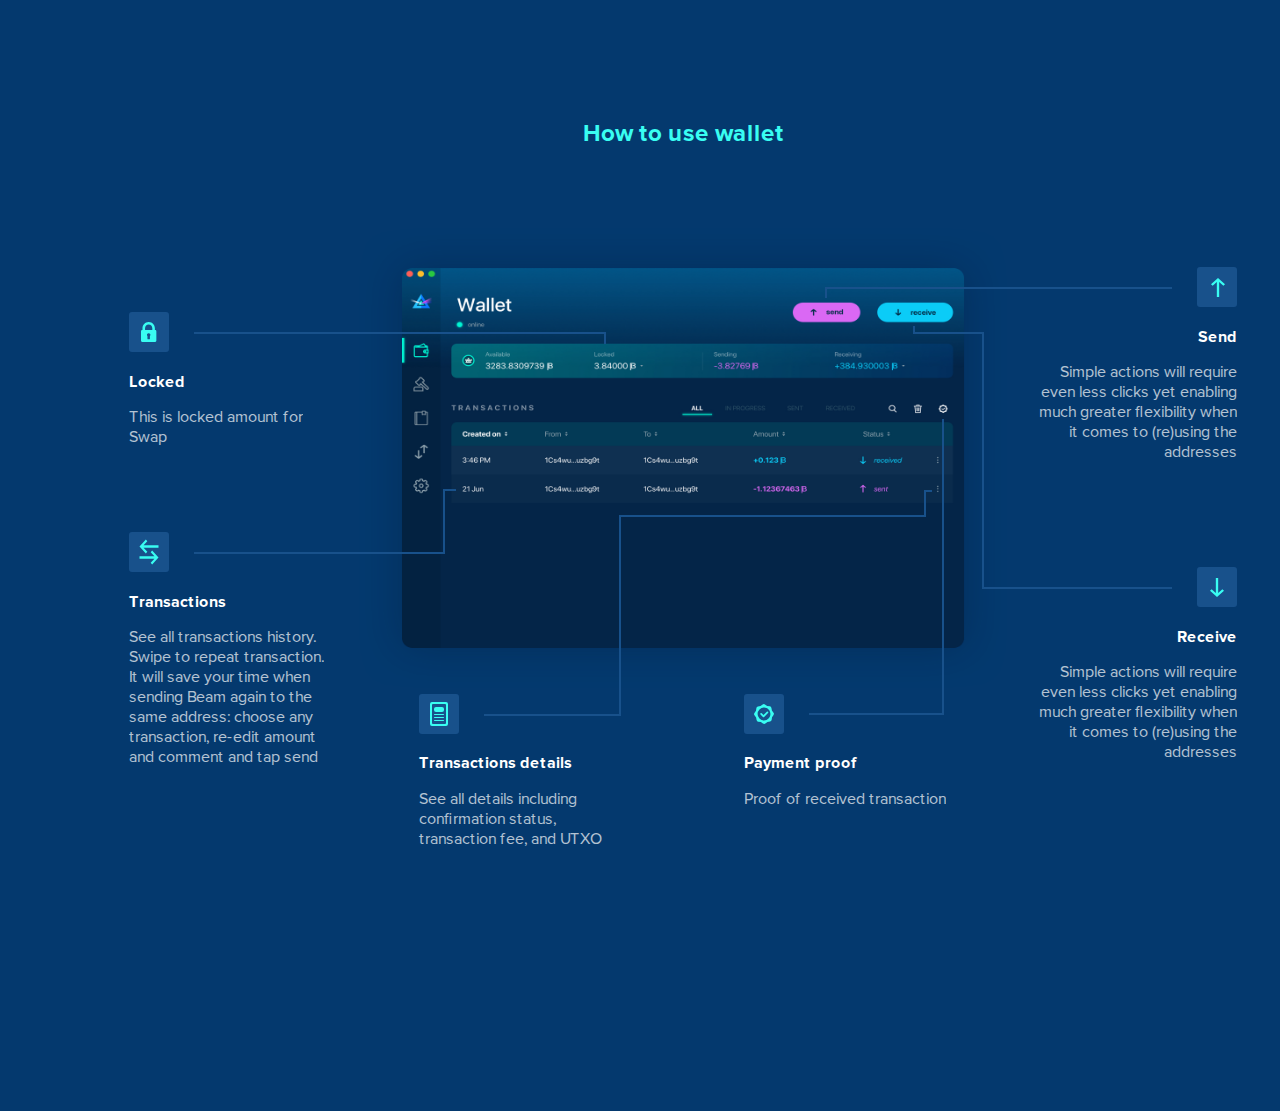
==== commit 016b141b: "add mobile" ====
--- a/index.html
+++ b/index.html
@@ -5,10 +5,10 @@
     <meta name="viewport" content="width=device-width, initial-scale=1.0" />
     <meta http-equiv="X-UA-Compatible" content="ie=edge" />
     <title>Wallet</title>
-      <link rel="stylesheet" href="./fonts/ProximaNova/fonts.css">
+    <link rel="stylesheet" href="./fonts/ProximaNova/fonts.css" />
     <link rel="stylesheet" href="./stylesheet/normalize.css" />
     <link rel="stylesheet" href="./stylesheet/main.css" />
-
+    <link rel="stylesheet" href="./stylesheet/notes.css" />
   </head>
   <body>
     <div class="wrapper">
@@ -16,11 +16,7 @@
         <h2 class="header__title">How to use wallet</h2>
       </header>
 
-      <nav class="navigation">
-        <span class="navigation__item">Some text</span>
-        <span class="navigation__item">Some text</span>
-        <span class="navigation__item">Some text</span>
-      </nav>
+
 
       <div class="content">
         <div class="left__bar">
@@ -72,11 +68,7 @@
           </div>
         </div>
         <div class="center">
-          <img
-            class="center__img"
-            src="./assets/images/image.png"
-          
-          />
+          <img class="center__img" src="./assets/images/image.png" />
 
           <div class="center__notes">
             <div class="note trans_details">
@@ -138,7 +130,6 @@
         </div>
         <div class="right__bar">
           <div class="note send">
-
             <svg
               xmlns="http://www.w3.org/2000/svg"
               width="40"
@@ -160,7 +151,7 @@
             </p>
           </div>
           <div class="note receive">
-              <span></span>
+            <span></span>
             <svg
               xmlns="http://www.w3.org/2000/svg"
               width="40"
@@ -185,5 +176,7 @@
         </div>
       </div>
     </div>
+
+
   </body>
 </html>
--- a/stylesheet/main.css
+++ b/stylesheet/main.css
@@ -1 +1 @@
-body{color:#FFF;font-size:16px;font-family:'Proxima Nova Rg';min-width:1366px;background-color:#04396e}.wrapper{max-width:1366px;min-width:1366px;margin:0 auto;width:100%;-webkit-box-sizing:border-box;box-sizing:border-box;padding:100px 129px;height:1111px}.header__title{color:#39fdf2;text-align:center;padding-bottom:100px}.navigation{display:-webkit-box;display:-ms-flexbox;display:flex;-webkit-box-pack:start;-ms-flex-pack:start;justify-content:flex-start;padding-bottom:72px}.navigation__item{margin-right:20px}.content{display:-webkit-box;display:-ms-flexbox;display:flex;-webkit-box-pack:justify;-ms-flex-pack:justify;justify-content:space-between}.note__title{font-size:1rem;font-weight:600}.note__description{opacity:0.7}.note{width:204px;height:220px}.left__bar{margin-top:45px}.right__bar{text-align:right}.center__img{margin-top:-40px;width:650px;height:462px}.center__notes{display:-webkit-box;display:-ms-flexbox;display:flex;-ms-flex-pack:distribute;justify-content:space-around}.locked,.payment__proof,.receive,.send,.trans_details,.transactions,span{position:relative}.locked:before{content:"";position:absolute;top:20px;left:65px;width:410px;height:2px;background-color:#18518b}.locked:after{content:"";position:absolute;top:20px;left:475px;width:2px;height:12px;background-color:#18518b}.transactions:before{content:"";position:absolute;top:20px;left:65px;width:250px;height:2px;background-color:#18518b}.transactions:after{content:"";position:absolute;top:-43px;left:314px;width:2px;height:65px;background-color:#18518b}.transactions span:after{content:"";position:absolute;top:-68px;left:314px;width:13px;height:2px;background-color:#18518b}.trans_details:before{content:"";position:absolute;top:20px;left:65px;width:135px;height:2px;background-color:#18518b}.trans_details:after{content:"";position:absolute;bottom:198px;left:200px;width:2px;height:200px;background-color:#18518b}.trans_details span:before{content:"";position:absolute;bottom:222px;left:200px;width:305px;height:2px;background-color:#18518b}.trans_details span:after{content:"";position:absolute;bottom:222px;left:505px;width:2px;height:26px;background-color:#18518b}.trans_details span span:before{content:"";position:absolute;bottom:247px;left:505px;width:8px;height:2px;background-color:#18518b}.payment__proof:before{content:"";position:absolute;top:19px;left:65px;width:135px;height:2px;background-color:#18518b}.payment__proof:after{content:"";position:absolute;bottom:199px;left:198px;width:2px;height:296px;background-color:#18518b}.receive:before{content:"";position:absolute;top:20px;right:65px;width:190px;height:2px;background-color:#18518b}.receive:after{content:"";position:absolute;bottom:200px;right:253px;width:2px;height:254px;background-color:#18518b}.receive span:before{content:"";position:absolute;bottom:278px;right:213px;width:70px;height:2px;background-color:#18518b}.receive span:after{content:"";position:absolute;bottom:278px;right:282px;width:2px;height:8px;background-color:#18518b}.send{padding-bottom:80px}.send:before{content:"";position:absolute;top:20px;right:65px;width:345px;height:2px;background-color:#18518b}.send:after{content:"";position:absolute;top:20px;right:410px;width:2px;height:11px;background-color:#18518b}+body{color:#FFF;font-size:16px;font-family:'Proxima Nova Rg';min-width:1366px;background-color:#04396e}.wrapper{max-width:1366px;min-width:1366px;margin:0 auto;width:100%;-webkit-box-sizing:border-box;box-sizing:border-box;padding:100px 129px;height:1111px}.header__title{color:#39fdf2;text-align:center;padding-bottom:100px}.navigation{display:-webkit-box;display:-ms-flexbox;display:flex;-webkit-box-pack:start;-ms-flex-pack:start;justify-content:flex-start;padding-bottom:72px}.navigation__item{margin-right:20px}.content{display:-webkit-box;display:-ms-flexbox;display:flex;-webkit-box-pack:justify;-ms-flex-pack:justify;justify-content:space-between}.note__title{font-size:1rem;font-weight:600}.note__description{opacity:0.7;line-height:normal;letter-spacing:normal}.note{width:204px;height:220px}.left__bar{margin-top:45px}.right__bar{text-align:right}.center__img{margin-top:-40px;width:650px;height:462px}.center__notes{display:-webkit-box;display:-ms-flexbox;display:flex;-ms-flex-pack:distribute;justify-content:space-around}--- a/stylesheet/notes.css
+++ b/stylesheet/notes.css
@@ -0,0 +1,189 @@
+.locked,.transactions,.trans_details,.send,.payment__proof,.receive,span{
+position: relative;
+}
+
+.locked::before{
+  content:"";
+  position:absolute;
+  top:20px;
+  left:65px;
+  width:410px;
+  height:2px;
+  background-color: #18518b;
+}
+.locked::after{
+  content:"";
+  position:absolute;
+  top:20px;
+  left:475px;
+  width:2px;
+  height:12px;
+  background-color: #18518b;
+}
+
+
+
+.transactions::before{
+  content:"";
+  position:absolute;
+  top:20px;
+  left:65px;
+  width:250px;
+  height:2px;
+  background-color: #18518b;
+}
+
+.transactions::after{
+  content:"";
+  position:absolute;
+  top:-43px;
+  left:314px;
+  width:2px;
+  height:65px;
+  background-color: #18518b;
+}
+
+
+
+.transactions span::after{
+  content:"";
+  position:absolute;
+  top:-68px;
+  left:314px;
+  width:13px;
+  height:2px;
+  background-color: #18518b;
+}
+
+.trans_details::before{
+  content:"";
+  position:absolute;
+  top:20px;
+  left:65px;
+  width:135px;
+  height:2px;
+  background-color: #18518b;
+}
+
+.trans_details::after{
+  content:"";
+  position:absolute;
+  bottom:198px;
+  left:200px;
+  width:2px;
+  height:200px;
+  background-color: #18518b;
+}
+
+.trans_details span::before{
+  content:"";
+  position:absolute;
+  bottom:222px;
+  left:200px;
+  width:305px;
+  height:2px;
+  background-color: #18518b;
+}
+
+.trans_details span::after{
+  content:"";
+  position:absolute;
+  bottom:222px;
+  left:505px;
+  width:2px;
+  height:26px;
+  background-color: #18518b;
+}
+
+.trans_details span span::before{
+  content:"";
+  position:absolute;
+  bottom:247px;
+  left:505px;
+  width:8px;
+  height:2px;
+  background-color: #18518b;
+}
+
+.payment__proof::before{
+  content:"";
+  position:absolute;
+  top:19px;
+  left:65px;
+  width:135px;
+  height:2px;
+  background-color: #18518b;
+}
+
+.payment__proof::after{
+  content:"";
+  position:absolute;
+  bottom:199px;
+  left:198px;
+  width:2px;
+  height:296px;
+  background-color: #18518b;
+}
+
+.receive::before{
+  content:"";
+  position:absolute;
+  top:20px;
+  right:65px;
+  width:190px;
+  height:2px;
+  background-color: #18518b;
+}
+
+.receive::after{
+  content:"";
+  position:absolute;
+  bottom:200px;
+  right:253px;
+  width:2px;
+  height:254px;
+  background-color: #18518b;
+}
+
+.receive span::before{
+  content:"";
+  position:absolute;
+  bottom:278px;
+  right:213px;
+  width:70px;
+  height:2px;
+  background-color: #18518b;
+}
+.receive span::after{
+  content:"";
+  position:absolute;
+  bottom:278px;
+  right:282px;
+  width:2px;
+  height:8px;
+  background-color: #18518b;
+}
+
+.send{
+  padding-bottom: 80px;
+}
+
+.send::before{
+  content:"";
+  position:absolute;
+  top:20px;
+  right:65px;
+  width:345px;
+  height:2px;
+  background-color: #18518b;
+}
+
+.send::after{
+  content:"";
+  position:absolute;
+  top:20px;
+  right:410px;
+  width:2px;
+  height:11px;
+  background-color: #18518b;
+}
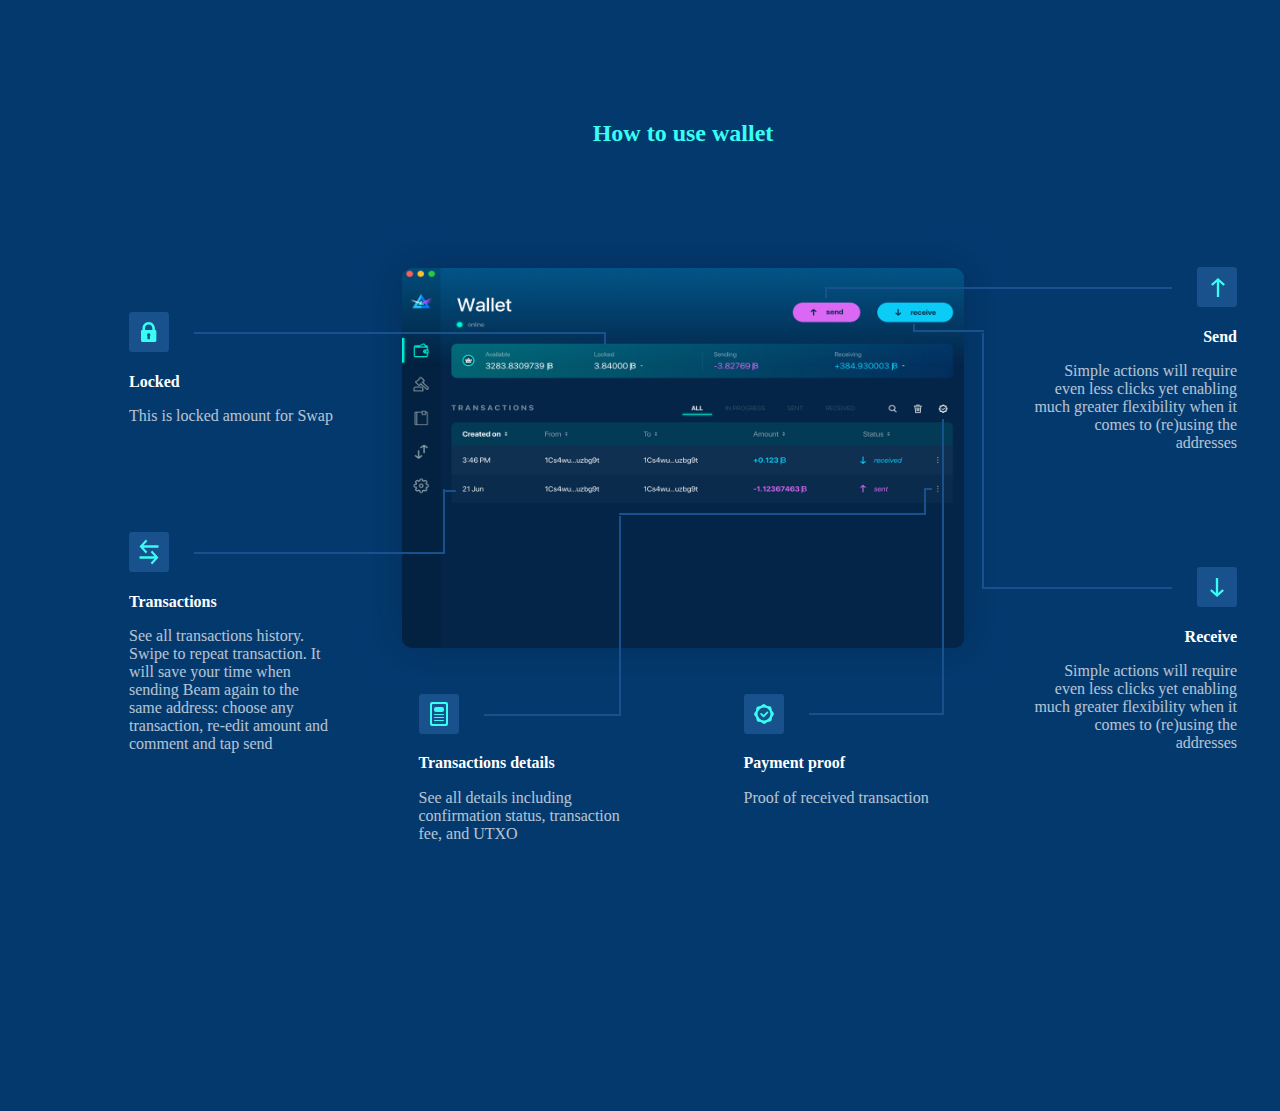
==== commit 4708e57e: "device screen" ====
--- a/index.html
+++ b/index.html
@@ -5,10 +5,9 @@
     <meta name="viewport" content="width=device-width, initial-scale=1.0" />
     <meta http-equiv="X-UA-Compatible" content="ie=edge" />
     <title>Wallet</title>
-    <link rel="stylesheet" href="./fonts/ProximaNova/fonts.css" />
     <link rel="stylesheet" href="./stylesheet/normalize.css" />
     <link rel="stylesheet" href="./stylesheet/main.css" />
-    <link rel="stylesheet" href="./stylesheet/notes.css" />
+
   </head>
   <body>
     <div class="wrapper">
--- a/stylesheet/main.css
+++ b/stylesheet/main.css
@@ -1 +1 @@
-body{color:#FFF;font-size:16px;font-family:'Proxima Nova Rg';min-width:1366px;background-color:#04396e}.wrapper{max-width:1366px;min-width:1366px;margin:0 auto;width:100%;-webkit-box-sizing:border-box;box-sizing:border-box;padding:100px 129px;height:1111px}.header__title{color:#39fdf2;text-align:center;padding-bottom:100px}.navigation{display:-webkit-box;display:-ms-flexbox;display:flex;-webkit-box-pack:start;-ms-flex-pack:start;justify-content:flex-start;padding-bottom:72px}.navigation__item{margin-right:20px}.content{display:-webkit-box;display:-ms-flexbox;display:flex;-webkit-box-pack:justify;-ms-flex-pack:justify;justify-content:space-between}.note__title{font-size:1rem;font-weight:600}.note__description{opacity:0.7;line-height:normal;letter-spacing:normal}.note{width:204px;height:220px}.left__bar{margin-top:45px}.right__bar{text-align:right}.center__img{margin-top:-40px;width:650px;height:462px}.center__notes{display:-webkit-box;display:-ms-flexbox;display:flex;-ms-flex-pack:distribute;justify-content:space-around}+@import url("./mobile.css");@import url("./notes.css");@import url("./fonts.css");body{color:#FFF;font-size:16px;font-family:'Proxima Nova Rg';min-width:1366px;background-color:#04396e}.wrapper{max-width:1366px;min-width:1366px;margin:0 auto;width:100%;-webkit-box-sizing:border-box;box-sizing:border-box;padding:100px 129px;height:1111px}.header__title{color:#39fdf2;text-align:center;padding-bottom:100px}.content{display:-webkit-box;display:-ms-flexbox;display:flex;-webkit-box-pack:justify;-ms-flex-pack:justify;justify-content:space-between}.note__title{font-size:1rem;font-weight:600}.note__description{opacity:0.7;line-height:normal;letter-spacing:normal}.note{width:204px;height:220px}.left__bar{margin-top:45px}.right__bar{text-align:right}.center__img{margin-top:-40px;width:650px;height:462px}.center__notes{display:-webkit-box;display:-ms-flexbox;display:flex;-ms-flex-pack:distribute;justify-content:space-around}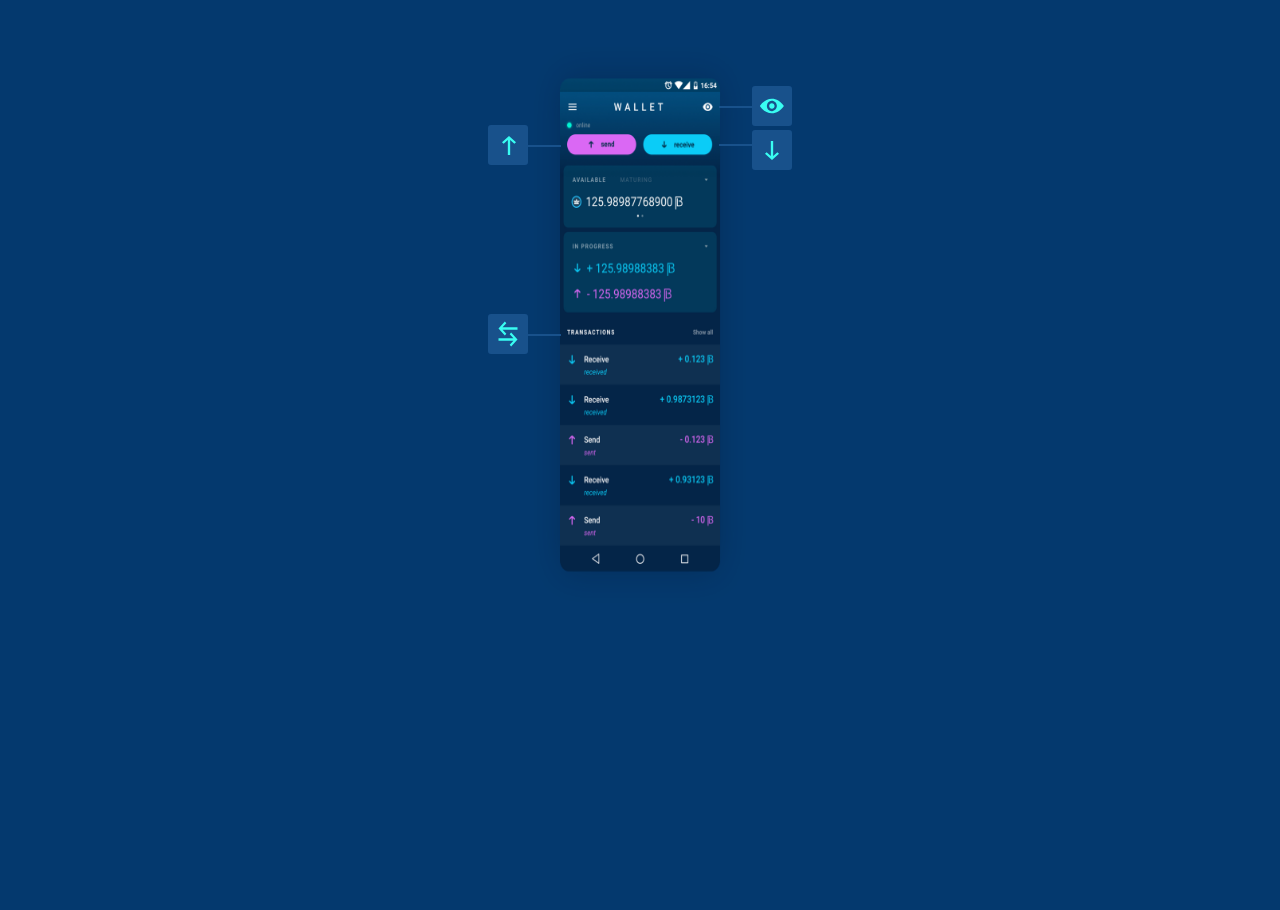
==== commit 498b3514: "commit" ====
--- a/index.html
+++ b/index.html
@@ -7,19 +7,17 @@
     <title>Wallet</title>
     <link rel="stylesheet" href="./stylesheet/normalize.css" />
     <link rel="stylesheet" href="./stylesheet/main.css" />
-
   </head>
-  <body>
-    <div class="wrapper">
-      <header class="header">
-        <h2 class="header__title">How to use wallet</h2>
+  <body class="">
+    <div class="wallet-instructions-body-desktop">
+    <div class="wallet-instructions-wrapper-desktop">
+      <header class="wallet-instructions-header-desktop">
+        <h2 class="wallet-instructions-header__title-desktop">How to use wallet</h2>
       </header>
 
-
-
-      <div class="content">
-        <div class="left__bar">
-          <div class="note locked">
+      <div class="wallet-instructions-content-desktop">
+        <div class="wallet-instructions-content__left-desktop">
+          <div class="wallet-instructions-note-desktop wallet-instructions-locked-desktop">
             <svg
               xmlns="http://www.w3.org/2000/svg"
               width="40"
@@ -35,10 +33,10 @@
                 />
               </g>
             </svg>
-            <p class="note__title">Locked</p>
-            <p class="note__description">This is locked amount for Swap</p>
-          </div>
-          <div class="note transactions">
+            <p class="wallet-instructions-note__title-desktop">Locked</p>
+            <p class="wallet-instructions-note__description-desktop">This is locked amount for Swap</p>
+          </div>
+          <div class="wallet-instructions-note-desktop wallet-instructions-transactions-desktop">
             <span></span>
             <svg
               xmlns="http://www.w3.org/2000/svg"
@@ -58,19 +56,23 @@
                 />
               </g>
             </svg>
-            <p class="note__title">Transactions</p>
-            <p class="note__description">
+            <p class="wallet-instructions-note__title-desktop">Transactions</p>
+            <p class="wallet-instructions-note__description-desktop">
               See all transactions history. Swipe to repeat transaction. It will
               save your time when sending Beam again to the same address: choose
               any transaction, re-edit amount and comment and tap send
             </p>
           </div>
         </div>
-        <div class="center">
-          <img class="center__img" src="./assets/images/image.png" />
-
-          <div class="center__notes">
-            <div class="note trans_details">
+        <div class="wallet-instructions-center-desktop">
+          <img
+            class="wallet-instructions-center__img-desktop"
+            src="./assets/images/image.png"
+            alt="wallet screen"
+          />
+
+          <div class="wallet-instructions-center__notes-desktop">
+            <div class="wallet-instructions-note-desktop wallet-instructions-trans_details-desktop">
               <span>
                 <span></span>
               </span>
@@ -95,13 +97,13 @@
                 </g>
               </svg>
 
-              <p class="note__title">Transactions details</p>
-              <p class="note__description">
+              <p class="wallet-instructions-note__title-desktop">Transactions details</p>
+              <p class="wallet-instructions-note__description-desktop">
                 See all details including confirmation status, transaction fee,
                 and UTXO
               </p>
             </div>
-            <div class="note payment__proof">
+            <div class="wallet-instructions-note-desktop wallet-instructions-payment__proof-desktop">
               <svg
                 xmlns="http://www.w3.org/2000/svg"
                 width="40"
@@ -120,15 +122,15 @@
                   </g>
                 </g>
               </svg>
-              <p class="note__title">Payment proof</p>
-              <p class="note__description">
+              <p class="wallet-instructions-note__title-desktop">Payment proof</p>
+              <p class="wallet-instructions-note__description-desktop">
                 Proof of received transaction
               </p>
             </div>
           </div>
         </div>
-        <div class="right__bar">
-          <div class="note send">
+        <div class="wallet-instructions-content__right-desktop">
+          <div class="wallet-instructions-note-desktop wallet-instructions-send-desktop">
             <svg
               xmlns="http://www.w3.org/2000/svg"
               width="40"
@@ -143,13 +145,13 @@
                 />
               </g>
             </svg>
-            <p class="note__title">Send</p>
-            <p class="note__description">
+            <p class="wallet-instructions-note__title-desktop">Send</p>
+            <p class="wallet-instructions-note__description-desktop">
               Simple actions will require even less clicks yet enabling much
               greater flexibility when it comes to (re)using the addresses
             </p>
           </div>
-          <div class="note receive">
+          <div class="wallet-instructions-note-desktop wallet-instructions-receive-desktop">
             <span></span>
             <svg
               xmlns="http://www.w3.org/2000/svg"
@@ -166,8 +168,8 @@
               </g>
             </svg>
 
-            <p class="note__title">Receive</p>
-            <p class="note__description">
+            <p class="wallet-instructions-note__title-desktop">Receive</p>
+            <p class="wallet-instructions-note__description-desktop">
               Simple actions will require even less clicks yet enabling much
               greater flexibility when it comes to (re)using the addresses
             </p>
@@ -175,7 +177,247 @@
         </div>
       </div>
     </div>
-
-
+    </div>
+    <div class="wallet-instructions-body-android">
+    <div class="wallet-instructions-wrapper-android">
+
+
+      <div class="wallet-instructions-content-android">
+        <div class="wallet-instructions-content-android__left">
+          <div
+            class="wallet-instructions-note-android wallet-instructions-send-android"
+          >
+            <svg
+              xmlns="http://www.w3.org/2000/svg"
+              width="40"
+              height="40"
+              viewBox="0 0 40 40"
+            >
+              <g fill="none" fill-rule="evenodd">
+                <rect width="40" height="40" fill="#18518B" rx="3" />
+                <path
+                  fill="#39FDF2"
+                  d="M19.833 30V15.042l-4.188 3.78L14 17.332 21 11l7 6.333-1.645 1.49-4.188-3.78V30z"
+                />
+              </g>
+            </svg>
+            <p class="wallet-instructions-note__title-android">Send</p>
+            <p class="wallet-instructions-note__description-android">
+              Simple actions will require even less clicks yet enabling much
+              greater flexibility when it comes to (re)using the addresses
+            </p>
+          </div>
+
+          <div
+            class="wallet-instructions-note-android wallet-instructions-transactions-android"
+          >
+            <svg
+              xmlns="http://www.w3.org/2000/svg"
+              width="40"
+              height="40"
+              viewBox="0 0 40 40"
+            >
+              <g fill="none" fill-rule="evenodd">
+                <rect width="40" height="40" fill="#18518B" rx="3" />
+                <path
+                  fill="#39FDF2"
+                  d="M10.5 24.333h14.958l-3.78-4.188 1.49-1.645 6.332 7-6.333 7-1.49-1.645 3.78-4.188H10.5z"
+                />
+                <path
+                  fill="#39FDF2"
+                  d="M29.5 15.667H14.542l3.78 4.188-1.49 1.645-6.332-7 6.333-7 1.49 1.645-3.78 4.188H29.5z"
+                />
+              </g>
+            </svg>
+            <p class="wallet-instructions-note__title-android">Transactions</p>
+            <p class="wallet-instructions-note__description-android">
+              See all transactions history. Swipe to repeat transaction. It will
+              save your time when sending Beam again to the same address: choose
+              any transaction, re-edit amount and comment and tap send
+            </p>
+          </div>
+        </div>
+
+        <div class="wallet-instructions-center-android">
+          <img
+            class="wallet-instructions-center__img-android"
+            src="./assets/images/image-mob.png"
+            alt="wallet screen"
+          />
+        </div>
+
+        <div class="wallet-instructions-content-android__right">
+          <div
+            class="wallet-instructions-note-android wallet-instructions-privacy-android"
+          >
+            <svg
+              xmlns="http://www.w3.org/2000/svg"
+              width="40"
+              height="40"
+              viewBox="0 0 40 40"
+            >
+              <g fill="none" fill-rule="evenodd">
+                <rect width="40" height="40" fill="#18518B" rx="3" />
+                <path
+                  fill="#39FDF2"
+                  fill-rule="nonzero"
+                  d="M19.864 12.637c-4.533 0-8.645 2.575-11.678 6.76a1.006 1.006 0 0 0 0 1.164c3.033 4.188 7.145 6.764 11.678 6.764 4.534 0 8.645-2.576 11.68-6.76a1.006 1.006 0 0 0 0-1.164c-3.035-4.189-7.146-6.764-11.68-6.764zm.326 12.516c-3.01.196-5.495-2.38-5.306-5.51.156-2.58 2.17-4.673 4.655-4.834 3.01-.197 5.495 2.38 5.306 5.51-.16 2.575-2.175 4.667-4.655 4.834zm-.15-2.39c-1.622.106-2.962-1.28-2.855-2.964.083-1.39 1.17-2.515 2.51-2.606 1.62-.106 2.96 1.28 2.854 2.964-.088 1.397-1.175 2.52-2.51 2.606z"
+                />
+              </g>
+            </svg>
+            <p class="wallet-instructions-note__title-android">Privacy mode</p>
+            <p class="wallet-instructions-note__description-android">
+              To hide balances and UTXO during the face-to-face transaction.
+              Only the amounts of the current transaction will be visible
+            </p>
+          </div>
+
+          <div
+            class="wallet-instructions-note-android wallet-instructions-receive-android"
+          >
+            <span></span>
+            <svg
+              xmlns="http://www.w3.org/2000/svg"
+              width="40"
+              height="40"
+              viewBox="0 0 40 40"
+            >
+              <g fill="none" fill-rule="evenodd">
+                <rect width="40" height="40" fill="#18518B" rx="3" />
+                <path
+                  fill="#39FDF2"
+                  d="M18.833 11v14.958l-4.188-3.78L13 23.668 20 30l7-6.333-1.645-1.49-4.188 3.78V11z"
+                />
+              </g>
+            </svg>
+
+            <p class="wallet-instructions-note__title-android">Receive</p>
+            <p class="wallet-instructions-note__description-android">
+              Simple actions will require even less clicks yet enabling much
+              greater flexibility when it comes to (re)using the addresses
+            </p>
+          </div>
+        </div>
+      </div>
+    </div>
+    <div class="modals">
+      <div
+        class="wallet-instructions-modal-android wallet-instructions-send__modal-android"
+      >
+        <div class="wallet-instructions-close-android"></div>
+        <svg
+          xmlns="http://www.w3.org/2000/svg"
+          width="40"
+          height="40"
+          viewBox="0 0 40 40"
+        >
+          <g fill="none" fill-rule="evenodd">
+            <rect width="40" height="40" fill="#18518B" rx="3" />
+            <path
+              fill="#39FDF2"
+              d="M19.833 30V15.042l-4.188 3.78L14 17.332 21 11l7 6.333-1.645 1.49-4.188-3.78V30z"
+            />
+          </g>
+        </svg>
+        <p class="wallet-instructions-modal-note__title-android">Send</p>
+        <p class="wallet-instructions-modal-note__description-android">
+          Simple actions will require even less clicks yet enabling much greater
+          flexibility when it comes to (re)using the addresses
+        </p>
+      </div>
+
+      <div
+        class="wallet-instructions-modal-android wallet-instructions-transactions__modal-android"
+      >
+        <div
+          class="wallet-instructions-close-android wallet-instructions-transactions__close-android"
+        ></div>
+        <svg
+          xmlns="http://www.w3.org/2000/svg"
+          width="40"
+          height="40"
+          viewBox="0 0 40 40"
+        >
+          <g fill="none" fill-rule="evenodd">
+            <rect width="40" height="40" fill="#18518B" rx="3" />
+            <path
+              fill="#39FDF2"
+              d="M10.5 24.333h14.958l-3.78-4.188 1.49-1.645 6.332 7-6.333 7-1.49-1.645 3.78-4.188H10.5z"
+            />
+            <path
+              fill="#39FDF2"
+              d="M29.5 15.667H14.542l3.78 4.188-1.49 1.645-6.332-7 6.333-7 1.49 1.645-3.78 4.188H29.5z"
+            />
+          </g>
+        </svg>
+        <p class="wallet-instructions-modal-note__title-android">
+          Transactions
+        </p>
+        <p class="wallet-instructions-modal-note__description-android">
+          See all transactions history. Swipe to repeat transaction. It will
+          save your time when sending Beam again to the same address: choose any
+          transaction, re-edit amount and comment and tap send
+        </p>
+      </div>
+      <div
+        class="wallet-instructions-modal-android wallet-instructions-privacy__modal-android"
+      >
+        <div
+          class="wallet-instructions-close-android wallet-instructions-privacy__close-android"
+        ></div>
+        <svg
+          xmlns="http://www.w3.org/2000/svg"
+          width="40"
+          height="40"
+          viewBox="0 0 40 40"
+        >
+          <g fill="none" fill-rule="evenodd">
+            <rect width="40" height="40" fill="#18518B" rx="3" />
+            <path
+              fill="#39FDF2"
+              fill-rule="nonzero"
+              d="M19.864 12.637c-4.533 0-8.645 2.575-11.678 6.76a1.006 1.006 0 0 0 0 1.164c3.033 4.188 7.145 6.764 11.678 6.764 4.534 0 8.645-2.576 11.68-6.76a1.006 1.006 0 0 0 0-1.164c-3.035-4.189-7.146-6.764-11.68-6.764zm.326 12.516c-3.01.196-5.495-2.38-5.306-5.51.156-2.58 2.17-4.673 4.655-4.834 3.01-.197 5.495 2.38 5.306 5.51-.16 2.575-2.175 4.667-4.655 4.834zm-.15-2.39c-1.622.106-2.962-1.28-2.855-2.964.083-1.39 1.17-2.515 2.51-2.606 1.62-.106 2.96 1.28 2.854 2.964-.088 1.397-1.175 2.52-2.51 2.606z"
+            />
+          </g>
+        </svg>
+        <p class="wallet-instructions-modal-note__title-android">
+          Privacy mode
+        </p>
+        <p class="wallet-instructions-modal-note__description-android">
+          To hide balances and UTXO during the face-to-face transaction. Only
+          the amounts of the current transaction will be visible
+        </p>
+      </div>
+      <div
+        class="wallet-instructions-modal-android wallet-instructions-receive__modal-android"
+      >
+        <div
+          class="wallet-instructions-close-android wallet-instructions-receive__close-android"
+        ></div>
+        <svg
+          xmlns="http://www.w3.org/2000/svg"
+          width="40"
+          height="40"
+          viewBox="0 0 40 40"
+        >
+          <g fill="none" fill-rule="evenodd">
+            <rect width="40" height="40" fill="#18518B" rx="3" />
+            <path
+              fill="#39FDF2"
+              d="M18.833 11v14.958l-4.188-3.78L13 23.668 20 30l7-6.333-1.645-1.49-4.188 3.78V11z"
+            />
+          </g>
+        </svg>
+
+        <p class="wallet-instructions-modal-note__title-android">Receive</p>
+        <p class="wallet-instructions-modal-note__description-android">
+          Simple actions will require even less clicks yet enabling much greater
+          flexibility when it comes to (re)using the addresses
+        </p>
+      </div>
+    </div>
+
+    <script src="./js/modal.js"></script>
+    </div>
   </body>
 </html>
--- a/stylesheet/main.css
+++ b/stylesheet/main.css
@@ -1 +1 @@
-@import url("./mobile.css");@import url("./notes.css");@import url("./fonts.css");body{color:#FFF;font-size:16px;font-family:'Proxima Nova Rg';min-width:1366px;background-color:#04396e}.wrapper{max-width:1366px;min-width:1366px;margin:0 auto;width:100%;-webkit-box-sizing:border-box;box-sizing:border-box;padding:100px 129px;height:1111px}.header__title{color:#39fdf2;text-align:center;padding-bottom:100px}.content{display:-webkit-box;display:-ms-flexbox;display:flex;-webkit-box-pack:justify;-ms-flex-pack:justify;justify-content:space-between}.note__title{font-size:1rem;font-weight:600}.note__description{opacity:0.7;line-height:normal;letter-spacing:normal}.note{width:204px;height:220px}.left__bar{margin-top:45px}.right__bar{text-align:right}.center__img{margin-top:-40px;width:650px;height:462px}.center__notes{display:-webkit-box;display:-ms-flexbox;display:flex;-ms-flex-pack:distribute;justify-content:space-around}+@import url("./mobile.css");@import url("./notes.css");@import url("./fonts.css");.wallet-instructions-body-desktop{color:#FFF;font-size:16px;font-family:'Proxima Nova Rg';min-width:1366px;background-color:#04396e}.wallet-instructions-wrapper-desktop{max-width:1366px;min-width:1366px;margin:0 auto;width:100%;-webkit-box-sizing:border-box;box-sizing:border-box;padding:100px 129px;height:1111px}.wallet-instructions-header__title-desktop{color:#39fdf2;text-align:center;padding-bottom:100px}.wallet-instructions-content-desktop{display:-webkit-box;display:-ms-flexbox;display:flex;-webkit-box-pack:justify;-ms-flex-pack:justify;justify-content:space-between}.wallet-instructions-note__title-desktop{font-size:1rem;font-weight:600}.wallet-instructions-note__description-desktop{opacity:0.7;line-height:normal;letter-spacing:normal}.wallet-instructions-note-desktop{width:204px;height:220px}.wallet-instructions-content__left-desktop{margin-top:45px}.wallet-instructions-content__right-desktop{text-align:right}.wallet-instructions-center__img-desktop{margin-top:-40px;width:650px;height:462px}.wallet-instructions-center__notes-desktop{display:-webkit-box;display:-ms-flexbox;display:flex;-ms-flex-pack:distribute;justify-content:space-around}@media screen and (max-width:1300px){.wallet-instructions-body-desktop{display:none}}